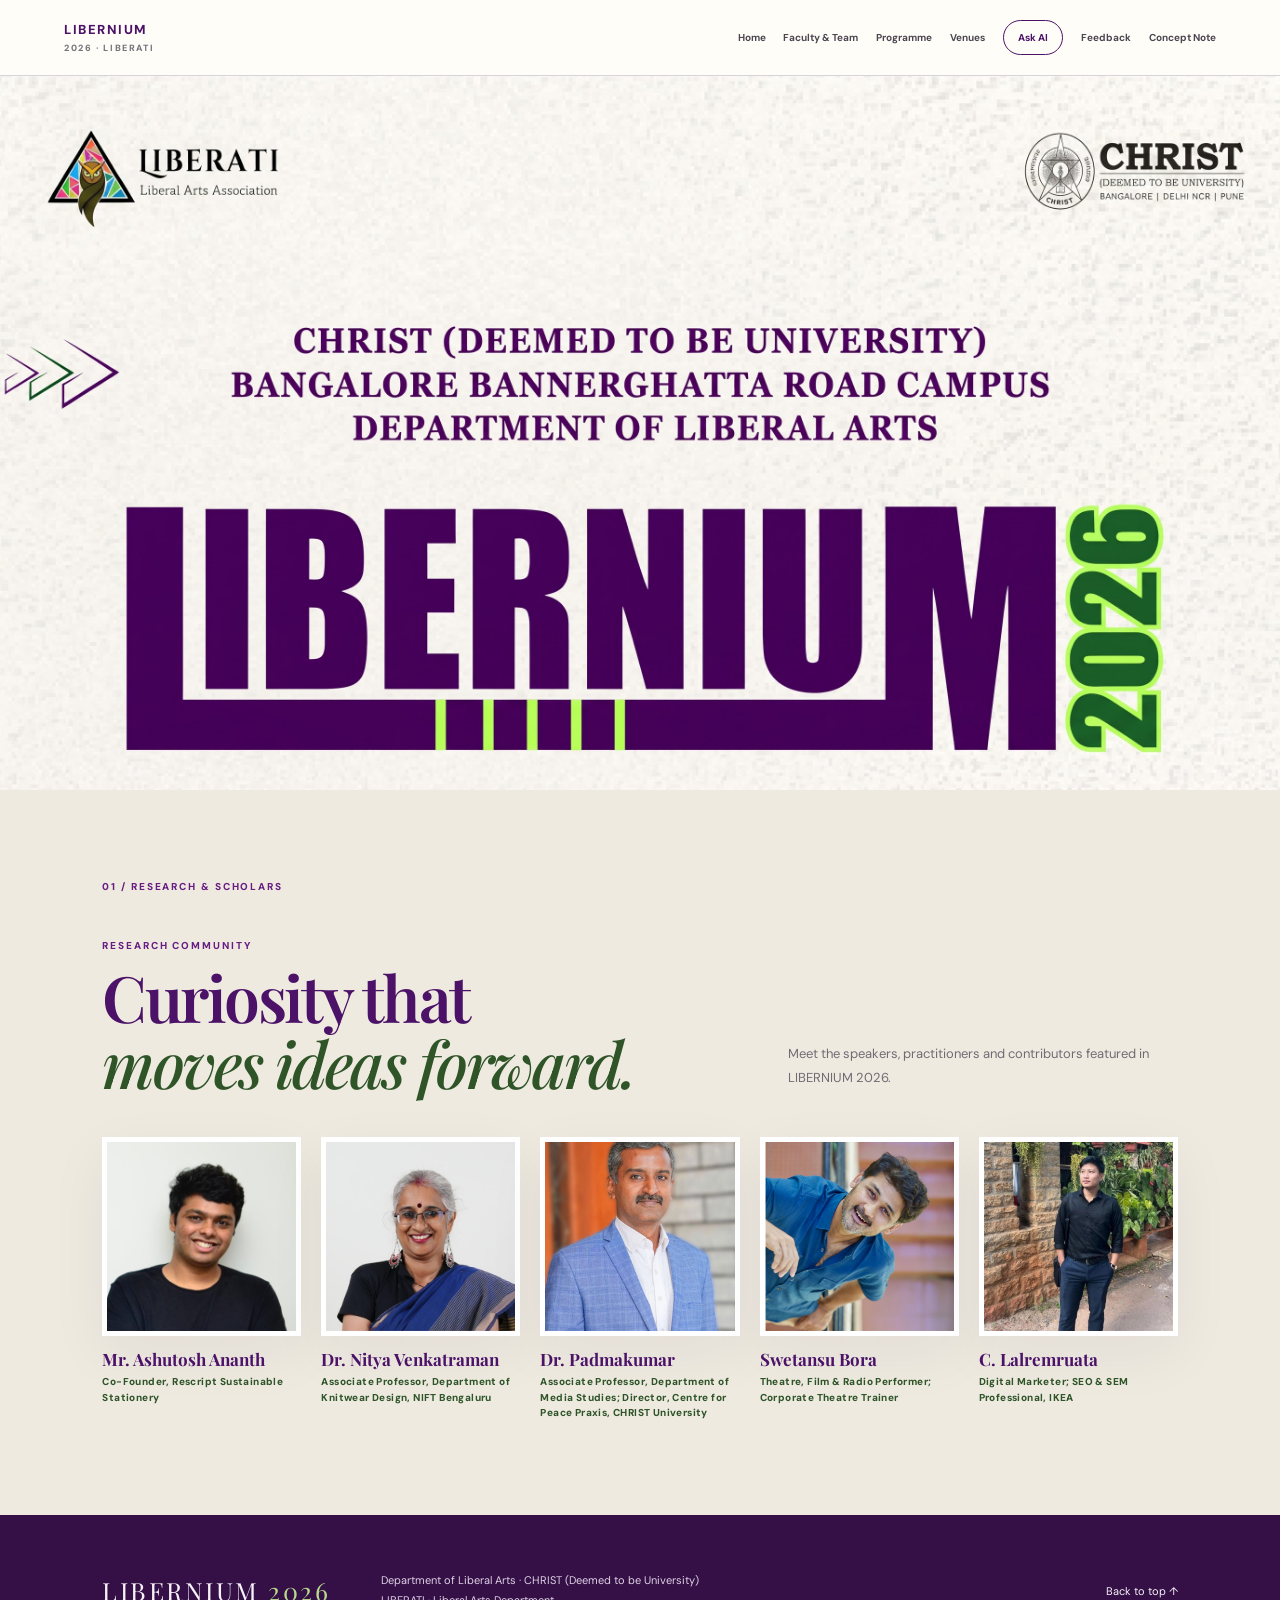
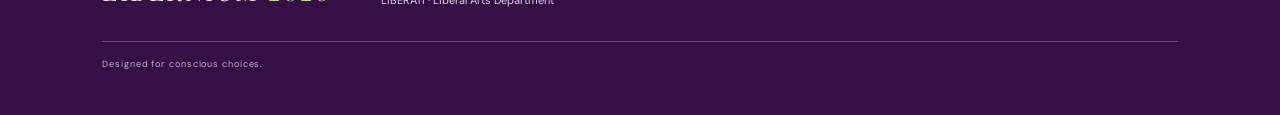
==== index.html @ 544f0d2e "Add GitHub Pages build for free static hosting - build_static.py writes a plain-files copy of the si" ====
<!doctype html>
<html lang="en">
<head>
  <meta charset="utf-8"><meta name="viewport" content="width=device-width,initial-scale=1">
  <meta name="theme-color" content="#4b1268">
  <meta name="description" content="LIBERNIUM 2026 at CHRIST University, Bangalore Bannerghatta Road Campus, Department of Liberal Arts.">
  <title>LIBERNIUM 2026 | Department of Liberal Arts</title>
  <link rel="preconnect" href="https://fonts.googleapis.com"><link rel="preconnect" href="https://fonts.gstatic.com" crossorigin>
  <link href="https://fonts.googleapis.com/css2?family=DM+Sans:wght@400;500;600;700;800&family=Playfair+Display:wght@500;600;700;800&display=swap" rel="stylesheet">
  <link rel="stylesheet" href="static/style.css">
  <script src="static/app.js" defer></script>
</head>
<body>
<header class="topbar">
  <a class="brand" href="#home" aria-label="Libernium home"><span>LIBERNIUM <small>2026 · LIBERATI</small></span></a>
  <button class="menu-toggle" id="menuToggle" aria-label="Toggle navigation" aria-expanded="false">☰</button>
  <nav id="nav" aria-label="Main navigation">
    <a href="#home">Home</a><a href="#people">Faculty & Team</a><a href="#programme">Programme</a><a href="#venues">Venues</a><a href="#assistant" class="nav-cta">Ask AI</a><a href="#feedback">Feedback</a><a href="#concept">Concept Note</a>
  </nav>
</header>
<main>
<section class="page home-page" id="home">
  <div class="home-identity-wrap">
    <img class="home-identity-art" src="static/images/libernium-home-header-2026.jpg" alt="Liberati and CHRIST logos, CHRIST Deemed to be University, Bangalore Bannerghatta Road Campus, Department of Liberal Arts, and LIBERNIUM 2026 logo">
  </div>
  <div class="section-pad intro-page home-research" id="research">
    <div class="section-label">01 / RESEARCH & SCHOLARS</div>
    <div class="section-heading"><div><p class="eyebrow">RESEARCH COMMUNITY</p><h2>Curiosity that<br><em>moves ideas forward.</em></h2></div><p>Meet the speakers, practitioners and contributors featured in LIBERNIUM 2026.</p></div>
    <div id="researchGrid" class="people-grid compact-grid"></div>
  </div>
</section>

<section class="page section-pad people-page" id="people">
  <div class="section-label">02 / FACULTY & STUDENT COORDINATORS</div>
  <div class="section-heading"><div><p class="eyebrow">THE PEOPLE BEHIND THE EVENT</p><h2>Many hands.<br><em>One shared purpose.</em></h2></div><p>Faculty, event leadership, PhD scholars and student coordinators supporting LIBERNIUM 2026.</p></div>
  <div class="people-tabs" role="group" aria-label="Filter people"><button class="active" data-group="All">Everyone</button><button data-group="Faculty">Faculty</button><button data-group="PhD Scholars">PhD Scholars</button><button data-group="Student Coordinators">Student Coordinators</button><button data-group="Event Guests">Event Guests</button></div>
  <div id="peopleGrid" class="people-grid"></div>
  <div class="coordinator-strip"><div><span class="online-dot"></span><b>Overall Event Coordinator</b><p>Dr. Embassy Lawbei</p></div><div><span class="online-dot"></span><b>Overall Student Coordinators · Liberal Arts</b><p>Jiyaa P. Shah · +91 84310 13872<br>Sifat Puri · +91 92166 66136</p></div></div>
</section>

<section class="page section-pad programme-page" id="programme">
  <div class="section-label">03 / EVENT PROGRAMME</div>
  <div class="section-heading"><div><p class="eyebrow">24 NOVEMBER 2026</p><h2>A day in <em>motion.</em></h2></div><p>Explore the inauguration, panel discussion, artisan demonstrations and three concurrent workshops.</p></div>
  <div class="day-banner"><div><strong>LIBERNIUM 2026</strong><span>One-day experiential programme</span></div><div><strong>9 AM — 4 PM</strong><span>CHRIST · BGR Campus</span></div></div>
  <div id="scheduleList" class="schedule-list"></div>
  <div class="workshop-heading"><p class="eyebrow">HANDS-ON EXPERIENCES</p><h3>Choose a workshop. <em>Make an impact.</em></h3></div>
  <div id="workshopGrid" class="workshop-grid"></div>
  <div class="panel-card"><div class="panel-art">THE COST<br>OF BEING<br><em>COOL.</em></div><div><p class="eyebrow">FEATURED PANEL · 10:30 AM – 12:00 PM</p><h3>The Cost of Being Cool</h3><p>An engaging discussion exploring consumer culture, fast fashion, social media trends, and the hidden environmental and social costs of staying fashionable and socially relevant.</p><ul id="panelSpeakers"></ul><p class="muted">Venue: Mini Auditorium · Second Floor</p></div></div>
  <div class="stall-note"><span class="leaf-mark">✳</span><div><b>Artisan Stalls & Demonstrations · 12:00–2:30 PM</b><p>Explore weaving, leatherwork and upcycling through live demonstrations by local artisans.</p></div></div>
</section>

<section class="page section-pad venue-page" id="venues">
  <div class="section-label">04 / CAMPUS NAVIGATION</div>
  <div class="section-heading"><div><p class="eyebrow">FIND YOUR WAY</p><h2>Know where<br><em>to go.</em></h2></div><p>Venue directions based on the details shared by the event team. Follow campus signage and on-site volunteer guidance.</p></div>
  <div id="venueGrid" class="venue-grid"></div>
</section>



<section class="page section-pad assistant-page" id="assistant">
  <div class="section-label">05 / EVENT ASSISTANT</div>
  <div class="assistant-card"><div><p class="eyebrow">LIBERNIUM EVENT GUIDE</p><h2>Questions?<br><em>Start here.</em></h2><p>Ask about the programme, workshops, speakers, people or campus venues. The assistant uses the event information provided by the organisers.</p><div class="assistant-points"><span>Programme-aware</span><span>Venue guidance</span><span>People directory</span></div></div>
    <div class="chat"><div class="chat-head"><span class="online-dot"></span> Libernium Assistant <small>EVENT GUIDE</small></div><div class="chat-messages" id="chatMessages"><div class="bubble bot">Hello! Welcome to LIBERNIUM 2026. Ask me about the schedule, workshops, speakers or campus directions.</div></div><div class="suggestions"><button>What happens at 1 PM?</button><button>Where are the artisan stalls?</button><button>Who are the panel speakers?</button></div><form id="chatForm"><input id="chatInput" placeholder="Ask about LIBERNIUM…" autocomplete="off" aria-label="Ask the event assistant"><button type="submit" aria-label="Send message">↑</button></form><div class="chat-foot">Answers are grounded in the event data available on this website.</div></div>
  </div>
</section>

<section class="page section-pad feedback-page" id="feedback">
  <div class="section-label">06 / FEEDBACK</div>
  <div class="section-heading"><div><p class="eyebrow">SHARE YOUR EXPERIENCE</p><h2>Tell us how<br><em>it went.</em></h2></div><p>Attended a session? Choose it below and share your feedback. Each form opens in a new tab.</p></div>
  <div class="venue-grid feedback-grid">
    <article class="venue-card feedback-card"><span class="eyebrow">FEEDBACK 01</span><h3>Inaugural Ceremony</h3><p>9:15 – 10:00 AM · Mini Auditorium</p><a class="feedback-btn" href="https://docs.google.com/forms/d/1gCiBx5ovWFh6JLG0MUeWH6AcllvnHgoG-uvhlvra6ww/viewform" target="_blank" rel="noopener">Give feedback ↗</a></article>
    <article class="venue-card feedback-card"><span class="eyebrow">FEEDBACK 02</span><h3>Panel Discussion: The Cost of Being Cool</h3><p>10:30 AM – 12:00 PM · Mini Auditorium</p><a class="feedback-btn" href="https://docs.google.com/forms/d/1F-RM02G5d1wF6dmS6cpqtgyXUqyin1nky4180VOsu6Y/viewform" target="_blank" rel="noopener">Give feedback ↗</a></article>
    <article class="venue-card feedback-card"><span class="eyebrow">FEEDBACK 03</span><h3>Workshop on Digital Consumption: Understanding Algorithms</h3><p>1:00 – 3:00 PM · Idea Nexus</p><a class="feedback-btn" href="https://docs.google.com/forms/d/1calGTTAwXIt1STimTIApOYT3ag-tm5pJvgnxlC48V70/viewform" target="_blank" rel="noopener">Give feedback ↗</a></article>
    <article class="venue-card feedback-card"><span class="eyebrow">FEEDBACK 04</span><h3>Workshop on Responsible Consumption Through Storytelling</h3><p>1:00 – 3:00 PM · Mini Auditorium</p><a class="feedback-btn" href="https://docs.google.com/forms/d/1oqNTpxSrmo48XEni0wY_ak1ryVSSkxduiP1cQ-9vnQk/viewform" target="_blank" rel="noopener">Give feedback ↗</a></article>
    <article class="venue-card feedback-card"><span class="eyebrow">FEEDBACK 05</span><h3>Valedictory Ceremony</h3><p>3:00 – 3:30 PM · Mini Auditorium</p><a class="feedback-btn" href="https://docs.google.com/forms/d/1992uEpVfapBSAhQ4So-KJzjKgUiaVR_Ubq2RL-b3KzE/viewform" target="_blank" rel="noopener">Give feedback ↗</a></article>
  </div>
</section>

<section class="page section-pad concept-page" id="concept">
  <div class="concept-top"><span>LIBERATI · DEPARTMENT OF LIBERAL ARTS</span><span>CHRIST UNIVERSITY · BGR CAMPUS</span></div>
  <div class="concept-title">CONCEPT<br><em>NOTE</em></div>
  <div id="conceptCopy" class="concept-copy"></div>
  <div class="concept-bottom"><div><b>LIBERNIUM 2026</b><span>Responsible Consumption & Production</span></div><p>Building a Sustainable Future<br>Through Conscious Choices</p><span>CHRIST (DEEMED TO BE UNIVERSITY)<br>BANGALORE BANNERGHATTA ROAD CAMPUS</span></div>
</section>
</main>
<footer><div class="footer-brand">LIBERNIUM <span>2026</span></div><p>Department of Liberal Arts · CHRIST (Deemed to be University)<br>LIBERATI · Liberal Arts Department</p><a href="#home">Back to top ↑</a><small>Designed for conscious choices.</small></footer>
</body>
</html>
---- static/style.css ----
:root{--purple:#4b1268;--purple2:#681d83;--green:#69a82e;--green-dark:#2e5428;--cream:#f7f4ec;--paper:#eeeae0;--ink:#21152a;--muted:#716b74;--line:#d9d1dc;--gold:#d8a84a;--white:#fffdf8;--shadow:0 18px 55px #2b12300f}*{box-sizing:border-box}html{scroll-behavior:smooth;scroll-padding-top:86px}body{margin:0;background:var(--cream);color:var(--ink);font-family:"DM Sans",sans-serif}a{color:inherit;text-decoration:none}button,input{font:inherit}.topbar{height:76px;padding:0 5vw;display:flex;align-items:center;justify-content:space-between;background:#fffdf8ed;backdrop-filter:blur(16px);position:sticky;top:0;z-index:30;border-bottom:1px solid var(--line)}.brand{display:flex;align-items:center;gap:11px;font-size:13px;font-weight:800;letter-spacing:.12em;color:var(--purple)}.brand small{display:block;font-size:9px;letter-spacing:.18em;color:#77717b;margin-top:4px}.brand-mark{height:36px;width:36px;display:grid;place-items:center;border-radius:50%;background:var(--purple);color:#fff;font-family:"Playfair Display";font-size:22px}.topbar nav{display:flex;align-items:center;gap:clamp(10px,1.4vw,22px);font-size:10px;font-weight:700;color:#4d4652}.topbar nav a{padding:10px 0;white-space:nowrap}.topbar nav a:hover{color:var(--green-dark)}.nav-cta{border:1px solid var(--purple);border-radius:30px;padding:10px 14px!important;color:var(--purple)}.menu-toggle{display:none;border:0;background:none;color:var(--purple);font-size:25px}.page{display:none;min-height:calc(100vh - 76px);animation:fade .35s ease}.page:target,.page:first-child{display:block}body:has(.page:target) .page:first-child:not(:target){display:none}@keyframes fade{from{opacity:.5;transform:translateY(7px)}to{opacity:1;transform:none}}.hero{position:relative;display:grid!important;grid-template-columns:1.02fr .98fr;align-items:center;gap:5vw;min-height:calc(100vh - 76px);padding:6vh 7vw 86px;background:radial-gradient(circle at 14% 10%,#e6d6e9 0,transparent 32%),linear-gradient(130deg,#f7f3ec,#f0e9f2 62%,#e8f0df);overflow:hidden}.hero:before{content:"";position:absolute;inset:0;background-image:radial-gradient(#4b126810 .7px,transparent .7px);background-size:8px 8px;opacity:.4;pointer-events:none}.hero-copy{position:relative;z-index:1;max-width:650px}.eyebrow,.section-label{font-size:10px;letter-spacing:.19em;font-weight:800;color:var(--purple2)}.hero-kicker{font-family:"Playfair Display";font-style:italic;font-size:22px;color:var(--green-dark);margin:42px 0 12px}.hero h1{font-family:"Playfair Display";font-size:clamp(48px,6.3vw,92px);font-weight:700;line-height:.94;letter-spacing:-.045em;color:var(--purple);margin:0}.hero h1 em,.section-heading h2 em,.workshop-heading h3 em,.concept-title em{font-weight:500;color:var(--green-dark)}.hero-desc{font-family:"Playfair Display";font-size:clamp(17px,2vw,24px);color:#5e5263;margin:28px 0}.hero-meta{display:flex;align-items:center;gap:16px;font-size:10px;font-weight:800;letter-spacing:.13em;color:var(--purple)}.hero-meta i{height:1px;width:28px;background:var(--green)}.primary-link{display:inline-flex;align-items:center;gap:32px;border-bottom:1px solid var(--green-dark);padding:13px 0;margin-top:30px;font-size:12px;font-weight:800;color:var(--purple)}.primary-link b{font-size:19px;color:var(--green-dark)}.hero-credit{margin-top:45px;font-size:9px;letter-spacing:.18em;color:#766b7b;font-weight:700}.hero-poster{position:relative;z-index:1;justify-self:center;width:min(100%,510px);padding:13px;background:#fff;border:1px solid #fff;box-shadow:0 24px 65px #32134424;transform:rotate(1deg)}.hero-poster img{display:block;width:100%;height:min(72vh,700px);object-fit:contain;background:#f7f5f0}.hero-bottom{position:absolute;bottom:22px;left:7vw;right:7vw;display:flex;justify-content:space-between;font-size:9px;letter-spacing:.17em;color:#706779}.section-pad{padding:90px 8vw}.section-label{margin-bottom:36px}.section-heading{display:flex;align-items:end;justify-content:space-between;gap:50px;margin-bottom:42px}.section-heading h2,.assistant h2{font-family:"Playfair Display";font-size:clamp(40px,5vw,68px);line-height:1.02;letter-spacing:-.04em;font-weight:600;color:var(--purple);margin:12px 0 0}.section-heading>p{max-width:390px;font-size:13px;line-height:1.8;color:var(--muted);margin:0 0 6px}.intro-page{background:var(--paper)}.people-page{background:#f7f4ec}.people-tabs{display:flex;gap:8px;flex-wrap:wrap;margin:0 0 28px}.people-tabs button{border:1px solid #cfc4d2;background:transparent;border-radius:30px;padding:10px 16px;font-size:10px;font-weight:700;color:#5e5263;cursor:pointer;transition:.2s}.people-tabs button.active,.people-tabs button:hover{background:var(--purple);border-color:var(--purple);color:white}.people-grid{display:grid;grid-template-columns:repeat(4,minmax(0,1fr));gap:28px 20px}.compact-grid{grid-template-columns:repeat(3,minmax(0,1fr));max-width:900px}.person-card{min-width:0}.person-photo{width:100%;aspect-ratio:1;object-fit:cover;display:block;background:#e5dce8;border:5px solid white;box-shadow:var(--shadow)}.person-card h3{font-family:"Playfair Display";font-size:17px;line-height:1.2;color:var(--purple);margin:13px 0 5px}.person-card p{font-size:10px;line-height:1.55;color:var(--muted);margin:0}.person-card .person-role{font-size:10px;color:var(--green-dark);font-weight:800;letter-spacing:.04em;margin-bottom:4px}.person-card .phone{display:inline-block;margin-top:7px;color:var(--purple);font-size:10px;font-weight:700}.person-placeholder{width:100%;aspect-ratio:1;display:grid;place-items:center;background:linear-gradient(145deg,#eee5f0,#e4ebdc);border:5px solid #fff;color:var(--purple);font-family:"Playfair Display";font-size:55px}.editor-note{font-size:11px;color:#7b727e;margin-top:30px;max-width:700px;line-height:1.7}.coordinator-strip{display:grid;grid-template-columns:1fr 1fr;gap:20px;margin-top:45px;padding:24px;background:#eee8f0;border:1px solid #ded2e3}.coordinator-strip b{font-size:11px;color:var(--purple)}.coordinator-strip p{font-size:12px;line-height:1.8;color:#655a6a;margin:8px 0 0}.online-dot{display:inline-block;width:7px;height:7px;border-radius:50%;background:var(--green);margin-right:8px}.programme-page{background:#f0eaf3}.day-banner{display:flex;justify-content:space-between;align-items:center;padding:22px 25px;background:var(--purple);color:#fff;margin-bottom:20px}.day-banner div{display:flex;flex-direction:column;gap:5px}.day-banner strong{font-size:12px;letter-spacing:.1em}.day-banner span{font-size:10px;color:#e1d3e8}.schedule-list{border-top:1px solid #d1c4d7}.schedule-item{display:grid;grid-template-columns:150px 1fr 220px;gap:22px;padding:24px 0;border-bottom:1px solid #d1c4d7;align-items:start}.schedule-time{font-size:11px;font-weight:800;letter-spacing:.04em;color:var(--green-dark);padding-top:4px}.schedule-item h3{font-family:"Playfair Display";font-size:22px;line-height:1.15;font-weight:600;color:var(--purple);margin:0 0 8px}.schedule-item p{font-size:12px;line-height:1.7;color:#6d6470;margin:0;max-width:680px}.schedule-item .schedule-people{display:block;margin-top:7px;color:#54445e;font-weight:700}.schedule-venue{text-align:right;font-size:10px;line-height:1.6;color:var(--green-dark);font-weight:700}.workshop-heading{margin:65px 0 24px}.workshop-heading h3{font-family:"Playfair Display";font-size:32px;color:var(--purple);font-weight:600;margin:10px 0}.workshop-grid{display:grid;grid-template-columns:repeat(3,1fr);gap:16px}.workshop-card{min-height:255px;background:#fffdf8;padding:25px;display:flex;flex-direction:column;justify-content:space-between;border-top:4px solid var(--green);box-shadow:var(--shadow)}.workshop-card:nth-child(2){border-color:var(--gold)}.workshop-card:nth-child(3){border-color:var(--purple2)}.workshop-card .num{font-size:9px;letter-spacing:.15em;color:var(--green-dark);font-weight:800}.workshop-card h4{font-family:"Playfair Display";font-size:23px;line-height:1.1;color:var(--purple);margin:20px 0 8px}.workshop-card p{font-size:11px;line-height:1.65;color:var(--muted)}.workshop-card small{font-size:10px;line-height:1.7;color:var(--green-dark);font-weight:700}.panel-card{display:grid;grid-template-columns:.7fr 1.3fr;gap:40px;align-items:center;background:var(--purple);color:#fff;padding:35px;margin-top:55px}.panel-art{font-family:"Playfair Display";font-size:clamp(35px,4vw,55px);line-height:.94;color:#f5e8c9;border:1px solid #a98cb8;aspect-ratio:1;display:grid;place-content:center;text-align:center;background:radial-gradient(circle,#6a3282,#40105c)}.panel-art em{color:#b7d98b}.panel-card h3{font-family:"Playfair Display";font-size:31px;margin:10px 0;color:#fff}.panel-card p{font-size:12px;line-height:1.75;color:#e5dbe9}.panel-card ul{padding-left:17px;font-size:11px;line-height:1.9;color:#fff}.panel-card .eyebrow{color:#c9e6a7}.panel-card .muted{color:#d3c2dc}.stall-note{display:flex;gap:18px;align-items:center;padding:23px;background:#e4edd9;margin-top:25px}.leaf-mark{font-size:30px;color:var(--green-dark)}.stall-note b{font-size:12px;color:var(--green-dark)}.stall-note p{font-size:11px;color:#687366;margin:5px 0 0;line-height:1.6}.venue-page{background:#eaf0e3}.venue-grid{display:grid;grid-template-columns:repeat(2,1fr);gap:15px}.venue-card{padding:24px;background:#fffdf8;border-left:4px solid var(--green);box-shadow:var(--shadow)}.venue-card h3{font-family:"Playfair Display";font-size:23px;color:var(--purple);margin:0 0 8px}.venue-card p{font-size:12px;line-height:1.7;color:#6c7268;margin:0}.venue-callout{display:flex;gap:20px;align-items:center;padding:25px;background:var(--purple);color:#fff;margin-top:25px}.venue-callout>span{font-size:34px;color:#c8e69d}.venue-callout b{font-family:"Playfair Display";font-size:22px}.venue-callout p{font-size:12px;line-height:1.7;color:#e8dfee;margin:5px 0 0}.scanner-page{background:#f2eaf4}.scanner-layout{display:grid;grid-template-columns:1.1fr .9fr;gap:22px;align-items:stretch}.scanner-card,.scan-result{background:#fffdf8;border:1px solid #e2d8e5;box-shadow:var(--shadow);padding:22px}.scanner-top{font-size:10px;letter-spacing:.13em;font-weight:800;color:var(--purple);display:flex;align-items:center;gap:9px}.scan-dot{width:8px;height:8px;border-radius:50%;background:var(--green)}.scanner-status{margin-left:auto;color:#817786;letter-spacing:0;font-weight:500}.scanner-status.active{color:var(--green-dark)}#qr-reader{width:100%;max-width:520px;min-height:260px;margin:20px auto 12px;border:1px dashed #cbbbd2;background:#f7f4f8;overflow:hidden}#qr-reader video{object-fit:cover}#qr-reader__dashboard_section_csr button,#qr-reader button{border:0;background:var(--purple);color:#fff;padding:9px 14px;border-radius:20px;font-size:11px;cursor:pointer}#qr-reader__dashboard_section_csr select{padding:8px;border:1px solid #d6cadb;border-radius:8px}.scanner-actions{display:flex;gap:8px;flex-wrap:wrap}.button-primary,.button-quiet{border:1px solid var(--purple);border-radius:24px;padding:11px 16px;font-size:10px;font-weight:800;cursor:pointer}.button-primary{background:var(--purple);color:white}.button-quiet{background:transparent;color:var(--purple)}button:disabled{opacity:.4;cursor:not-allowed}.upload-button{display:inline-flex;align-items:center}.microcopy{font-size:10px;color:#827987;line-height:1.6;margin:14px 0 0}.scan-result{display:flex;flex-direction:column;align-items:flex-start;justify-content:center}.scan-result h3{font-family:"Playfair Display";font-size:28px;color:var(--purple);margin:14px 0 8px}.scan-result p:not(.eyebrow){font-size:12px;line-height:1.8;color:#706779;overflow-wrap:anywhere}.scan-result .primary-link{margin:15px 0}.disabled{opacity:.35;pointer-events:none}.assistant-page{background:#e7eedf}.assistant-card{display:grid;grid-template-columns:.8fr 1.2fr;gap:8vw;align-items:center}.assistant-card>div:first-child>p:not(.eyebrow){font-size:13px;line-height:1.8;color:#667262;max-width:380px}.assistant h2{margin:18px 0}.assistant-points{display:flex;flex-wrap:wrap;gap:7px;margin-top:24px}.assistant-points span{font-size:9px;font-weight:800;color:var(--green-dark);border:1px solid #bdcdb0;border-radius:20px;padding:8px 10px}.chat{background:#fffdf8;box-shadow:0 18px 50px #243c2b12;border:1px solid #d9ded2;min-height:430px;display:flex;flex-direction:column}.chat-head{padding:18px 20px;border-bottom:1px solid #e5e6df;font-size:12px;font-weight:800;color:var(--purple)}.chat-head small{float:right;color:#a0a99c;font-size:9px;letter-spacing:.15em}.chat-messages{padding:20px;flex:1;display:flex;flex-direction:column;gap:10px;max-height:290px;overflow:auto}.bubble{font-size:12px;line-height:1.65;padding:12px 15px;border-radius:14px;max-width:90%;white-space:pre-wrap}.bubble.bot{background:#e9eee4;align-self:flex-start;color:#384a36}.bubble.user{background:var(--purple);color:#fff;align-self:flex-end}.suggestions{padding:0 20px 12px;display:flex;gap:7px;flex-wrap:wrap}.suggestions button{border:1px solid #c6d1be;background:transparent;border-radius:30px;padding:8px 11px;font-size:9px;color:#536255;cursor:pointer}.chat form{display:flex;border-top:1px solid #e5e6df;padding:12px;gap:10px}.chat input{border:0;background:transparent;outline:0;flex:1;font:12px "DM Sans";min-width:0}.chat form button{border:0;background:var(--purple);color:#fff;border-radius:50%;width:35px;height:35px;font-size:19px;cursor:pointer}.chat-foot{padding:0 15px 12px;font-size:9px;color:#96909a}.concept-page{background:#f5f2e9;background-image:radial-gradient(#4b12680d .7px,transparent .7px);background-size:7px 7px;padding-top:45px}.concept-top{display:flex;justify-content:space-between;font-size:9px;font-weight:800;letter-spacing:.14em;color:var(--purple);border-bottom:1px solid #d9d1dc;padding-bottom:18px}.concept-title{text-align:center;font-family:"DM Sans";font-size:clamp(55px,9vw,120px);font-weight:800;line-height:.85;letter-spacing:-.06em;color:var(--purple);margin:65px 0}.concept-title em{font-style:normal;color:var(--purple)}.concept-copy{max-width:1000px;margin:0 auto;font-family:"Playfair Display";font-size:clamp(16px,1.8vw,22px);line-height:1.5;color:#4b1268}.concept-copy p{margin:0 0 28px}.concept-copy h3{font-family:"DM Sans";font-size:22px;margin:35px 0 8px}.concept-copy ul{font-size:clamp(15px,1.6vw,20px);padding-left:25px;margin-top:0}.concept-copy li{margin:7px 0}.concept-bottom{border-top:1px solid #d9d1dc;margin-top:65px;padding-top:22px;display:flex;justify-content:space-between;gap:20px;align-items:end;color:var(--purple)}.concept-bottom div{display:flex;flex-direction:column;gap:5px}.concept-bottom b{font-size:15px;letter-spacing:.1em}.concept-bottom span,.concept-bottom p{font-size:9px;line-height:1.6;letter-spacing:.08em}.concept-bottom p{font-family:"Playfair Display";font-size:14px;text-align:center;letter-spacing:0}footer{background:#351047;color:#f7f2f8;padding:45px 8vw;display:grid;grid-template-columns:1fr 2fr 1fr;gap:20px;align-items:center}footer .footer-brand{font-family:"Playfair Display";font-size:25px;letter-spacing:.1em}footer .footer-brand span{color:#b7d98b}footer p{font-size:11px;line-height:1.8;color:#dfd2e5}footer>a{text-align:right;font-size:11px}footer small{grid-column:1/-1;border-top:1px solid #674d72;padding-top:16px;color:#c2b2c9;font-size:9px;letter-spacing:.1em}
@media(max-width:1050px){.topbar nav{gap:9px;font-size:9px}.people-grid{grid-template-columns:repeat(3,1fr)}.hero{grid-template-columns:1fr 1fr;gap:3vw;padding-left:5vw;padding-right:5vw}.hero h1{font-size:clamp(48px,6vw,76px)}}
@media(max-width:780px){.topbar{padding:0 5vw}.menu-toggle{display:block}.topbar nav{display:none;position:absolute;top:76px;left:0;right:0;background:#fffdf8;padding:16px 6vw 22px;flex-direction:column;align-items:flex-start;border-bottom:1px solid var(--line);box-shadow:var(--shadow)}.topbar nav.open{display:flex}.topbar nav a{font-size:12px;padding:7px 0}.hero{grid-template-columns:1fr;padding:55px 7vw 85px;gap:35px}.hero-poster{width:min(82%,390px);justify-self:center}.hero-poster img{height:480px}.hero h1{font-size:clamp(54px,11vw,78px)}.hero-credit{margin-top:25px}.section-pad{padding:70px 7vw}.section-heading{display:block}.section-heading>p{margin-top:20px}.schedule-item{grid-template-columns:120px 1fr;gap:14px}.schedule-venue{grid-column:2;text-align:left}.workshop-grid{grid-template-columns:1fr 1fr}.panel-card{grid-template-columns:1fr;gap:22px}.panel-art{aspect-ratio:16/7}.scanner-layout,.assistant-card{grid-template-columns:1fr;gap:22px}.concept-title{margin:50px 0}.concept-copy{font-size:18px}}
@media(max-width:520px){.hero{padding-top:45px}.hero-meta{font-size:8px;gap:8px}.hero-poster{width:92%}.hero-poster img{height:430px}.section-heading h2,.assistant h2{font-size:44px}.people-grid,.compact-grid{grid-template-columns:repeat(2,minmax(0,1fr));gap:22px 12px}.person-card h3{font-size:15px}.coordinator-strip{grid-template-columns:1fr}.day-banner{align-items:flex-start;gap:16px;flex-direction:column}.schedule-item{grid-template-columns:1fr;gap:7px}.schedule-venue{grid-column:1}.workshop-grid,.venue-grid{grid-template-columns:1fr}.workshop-card{min-height:220px}.panel-card{padding:22px}.panel-art{font-size:40px}.scanner-card,.scan-result{padding:16px}#qr-reader{min-height:220px}.concept-top{font-size:7px;gap:15px}.concept-title{font-size:58px}.concept-bottom{display:block}.concept-bottom>*{margin:10px 0;text-align:left!important}footer{grid-template-columns:1fr;gap:12px}footer>a{text-align:left}footer small{grid-column:1}}


/* LIBERNIUM 2026 poster-faithful homepage */
.poster-home{display:none!important;min-height:calc(100vh - 76px);padding:clamp(24px,5vh,56px) 5vw 64px;background:#f7f4ec;align-items:start;justify-items:center;}
.poster-home:target,.poster-home:first-child{display:grid!important;}
.home-poster-frame{width:min(100%,1120px);background:#f7f4ec;border:1px solid #e3dce5;box-shadow:0 18px 55px #2b123018;padding:clamp(12px,2vw,24px);}
.home-poster-art{display:block;width:100%;height:auto;}
.home-event-meta{display:flex;flex-wrap:wrap;justify-content:space-around;gap:12px 24px;padding:22px 10px 18px;border-top:1px solid #d7cbd9;margin-top:10px;color:#4b1268;text-align:center;font-family:'Playfair Display',serif;font-weight:700;font-size:clamp(12px,1.45vw,17px);}
.home-tagline{border-top:5px solid #4b1268;background:#4b1268;color:#c8e98b;text-align:center;padding:14px 12px;font-family:'Playfair Display',serif;font-style:italic;font-weight:700;font-size:clamp(16px,2vw,23px);}
@media(max-width:780px){.poster-home{padding:18px 12px 42px;min-height:calc(100vh - 76px)}.home-poster-frame{padding:8px}.home-event-meta{flex-direction:column;padding:16px 6px;gap:8px}.home-tagline{font-size:15px;padding:12px 8px}}


/* LIBERNIUM 2026 clean institutional homepage */
.home-page{display:none;min-height:calc(100vh - 76px);padding:clamp(26px,5vh,58px) 5vw 56px;background:radial-gradient(circle at 12% 8%,#e9dfee 0,transparent 30%),linear-gradient(135deg,#faf8f2 0%,#f2edf4 58%,#edf2e7 100%);align-items:center;justify-content:center;overflow:hidden}
.home-page:target,body:not(:has(.page:target)) .home-page{display:flex!important}
.home-identity-wrap{width:min(100%,1180px);margin:0 auto;background:#fbfaf6;border:1px solid #e4dce6;box-shadow:0 22px 65px #32134416;padding:clamp(12px,2.2vw,26px)}
.home-identity-art{display:block;width:100%;height:auto;object-fit:contain}
.home-event-details{display:grid;grid-template-columns:1fr 1fr 1.5fr;gap:14px;padding:22px 10px 8px;border-top:1px solid #ded4e1;margin-top:12px;text-align:center;color:#4b1268}
.home-event-details span{display:flex;flex-direction:column;gap:6px;justify-content:center}
.home-event-details strong{font-family:"Playfair Display",serif;font-size:clamp(13px,1.5vw,18px);font-weight:700}
.home-event-details small{font-size:9px;letter-spacing:.15em;font-weight:800;color:#77717b}
@media(max-width:780px){.home-page{padding:24px 12px 36px;min-height:calc(100vh - 76px)}.home-identity-wrap{padding:8px}.home-event-details{grid-template-columns:1fr;gap:14px;padding:16px 6px 8px}.home-event-details span{gap:4px}}


/* Final requested homepage and venue layout adjustments */
.home-page{display:none;min-height:calc(100vh - 76px);padding:0!important;margin:0;background:#fff!important;align-items:flex-start!important;justify-content:flex-start!important;overflow:visible!important}
.home-page:target,body:not(:has(.page:target)) .home-page{display:flex!important}
.home-identity-wrap{width:100%!important;max-width:none!important;margin:0!important;padding:0!important;background:#fff!important;border:0!important;box-shadow:none!important}
.home-identity-art{display:block;width:100%!important;height:auto!important;max-width:none!important;object-fit:contain;background:#fff}
.venue-grid{grid-template-columns:repeat(2,minmax(0,1fr))}
@media(max-width:780px){.home-page{min-height:calc(100vh - 76px);padding:0!important}.home-identity-wrap{padding:0!important}.home-identity-art{width:100%!important}.venue-grid{grid-template-columns:1fr}}

/* Venue page: clean white layout, no repeated full-width callout */
.venue-page{background:#fff!important;padding-top:56px!important;padding-bottom:56px!important}
.venue-card{background:#fff;border:1px solid #e7e2e9;border-left:4px solid var(--green);box-shadow:none}
.home-page{flex-direction:column}.home-research{width:100%}
/* Responsive refinements */
/* Tablets and small laptops: use the menu button instead of a squeezed 9px nav */
@media(max-width:1050px){.topbar{padding:0 5vw}.menu-toggle{display:block;padding:8px;min-width:44px;min-height:44px}.topbar nav{display:none;position:absolute;top:76px;left:0;right:0;background:#fffdf8;padding:12px 6vw 20px;flex-direction:column;align-items:flex-start;gap:2px;border-bottom:1px solid var(--line);box-shadow:var(--shadow);max-height:calc(100vh - 76px);overflow-y:auto}.topbar nav.open{display:flex}.topbar nav a{font-size:14px;padding:11px 0;width:100%}.topbar nav a.nav-cta{width:auto;margin:4px 0}}
/* Phones: readable small text, comfortable tap targets, no iOS zoom on the chat box */
@media(max-width:520px){.section-pad{padding:56px 5vw}.people-tabs button,.suggestions button{min-height:40px;font-size:12px}.chat input{font-size:16px}.concept-top{font-size:9px}.section-label,.eyebrow{font-size:10px}}
@media(max-width:360px){.section-heading h2,.assistant h2{font-size:36px}.concept-title{font-size:46px}.people-grid,.compact-grid{gap:18px 10px}}
/* Large desktops: show all researchers in one row and keep content from stretching */
@media(min-width:1200px){.compact-grid{grid-template-columns:repeat(5,minmax(0,1fr));max-width:none}}
@media(min-width:1500px){.section-pad>*{max-width:1400px;margin-left:auto;margin-right:auto}.home-identity-wrap{max-width:1400px!important;margin:0 auto!important}}
.feedback-card{display:flex;flex-direction:column;gap:8px}.feedback-card h3{margin:4px 0 0}.feedback-btn{align-self:flex-start;margin-top:10px;padding:11px 18px;border-radius:30px;background:var(--purple);color:#fff;font-size:12px;font-weight:700;min-height:40px;display:inline-flex;align-items:center}.feedback-btn:hover{background:var(--purple2)}
.home-page{background:#f6f3ee!important}.home-identity-wrap{background:#f6f3ee!important}
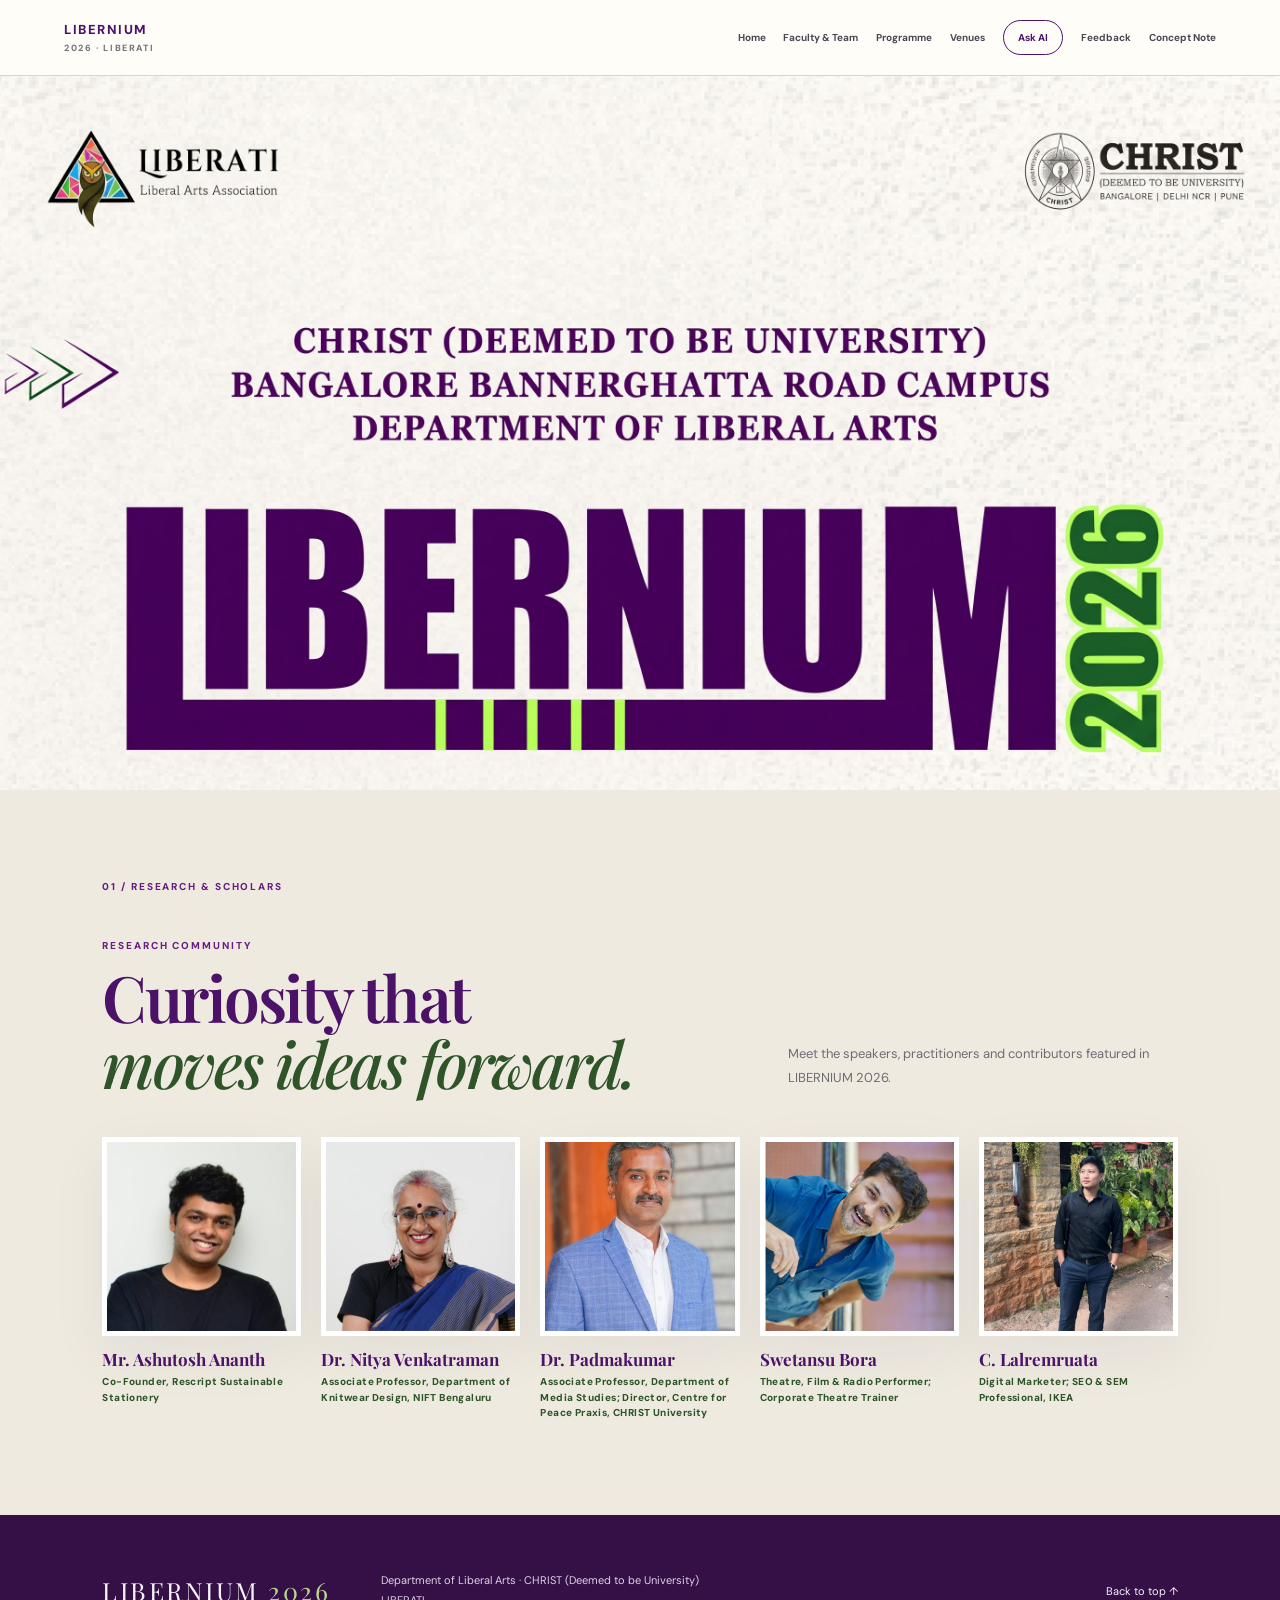
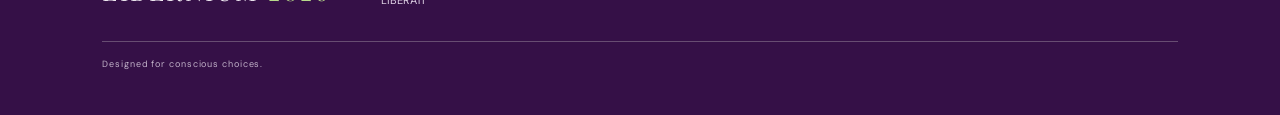
==== commit c1fada55: "Footer: show just LIBERATI on the second line Co-Authored-By: Claude Opus 5.5 <noreply@anthropic.com" ====
--- a/index.html
+++ b/index.html
@@ -83,6 +83,6 @@
   <div class="concept-bottom"><div><b>LIBERNIUM 2026</b><span>Responsible Consumption & Production</span></div><p>Building a Sustainable Future<br>Through Conscious Choices</p><span>CHRIST (DEEMED TO BE UNIVERSITY)<br>BANGALORE BANNERGHATTA ROAD CAMPUS</span></div>
 </section>
 </main>
-<footer><div class="footer-brand">LIBERNIUM <span>2026</span></div><p>Department of Liberal Arts · CHRIST (Deemed to be University)<br>LIBERATI · Liberal Arts Department</p><a href="#home">Back to top ↑</a><small>Designed for conscious choices.</small></footer>
+<footer><div class="footer-brand">LIBERNIUM <span>2026</span></div><p>Department of Liberal Arts · CHRIST (Deemed to be University)<br>LIBERATI</p><a href="#home">Back to top ↑</a><small>Designed for conscious choices.</small></footer>
 </body>
 </html>
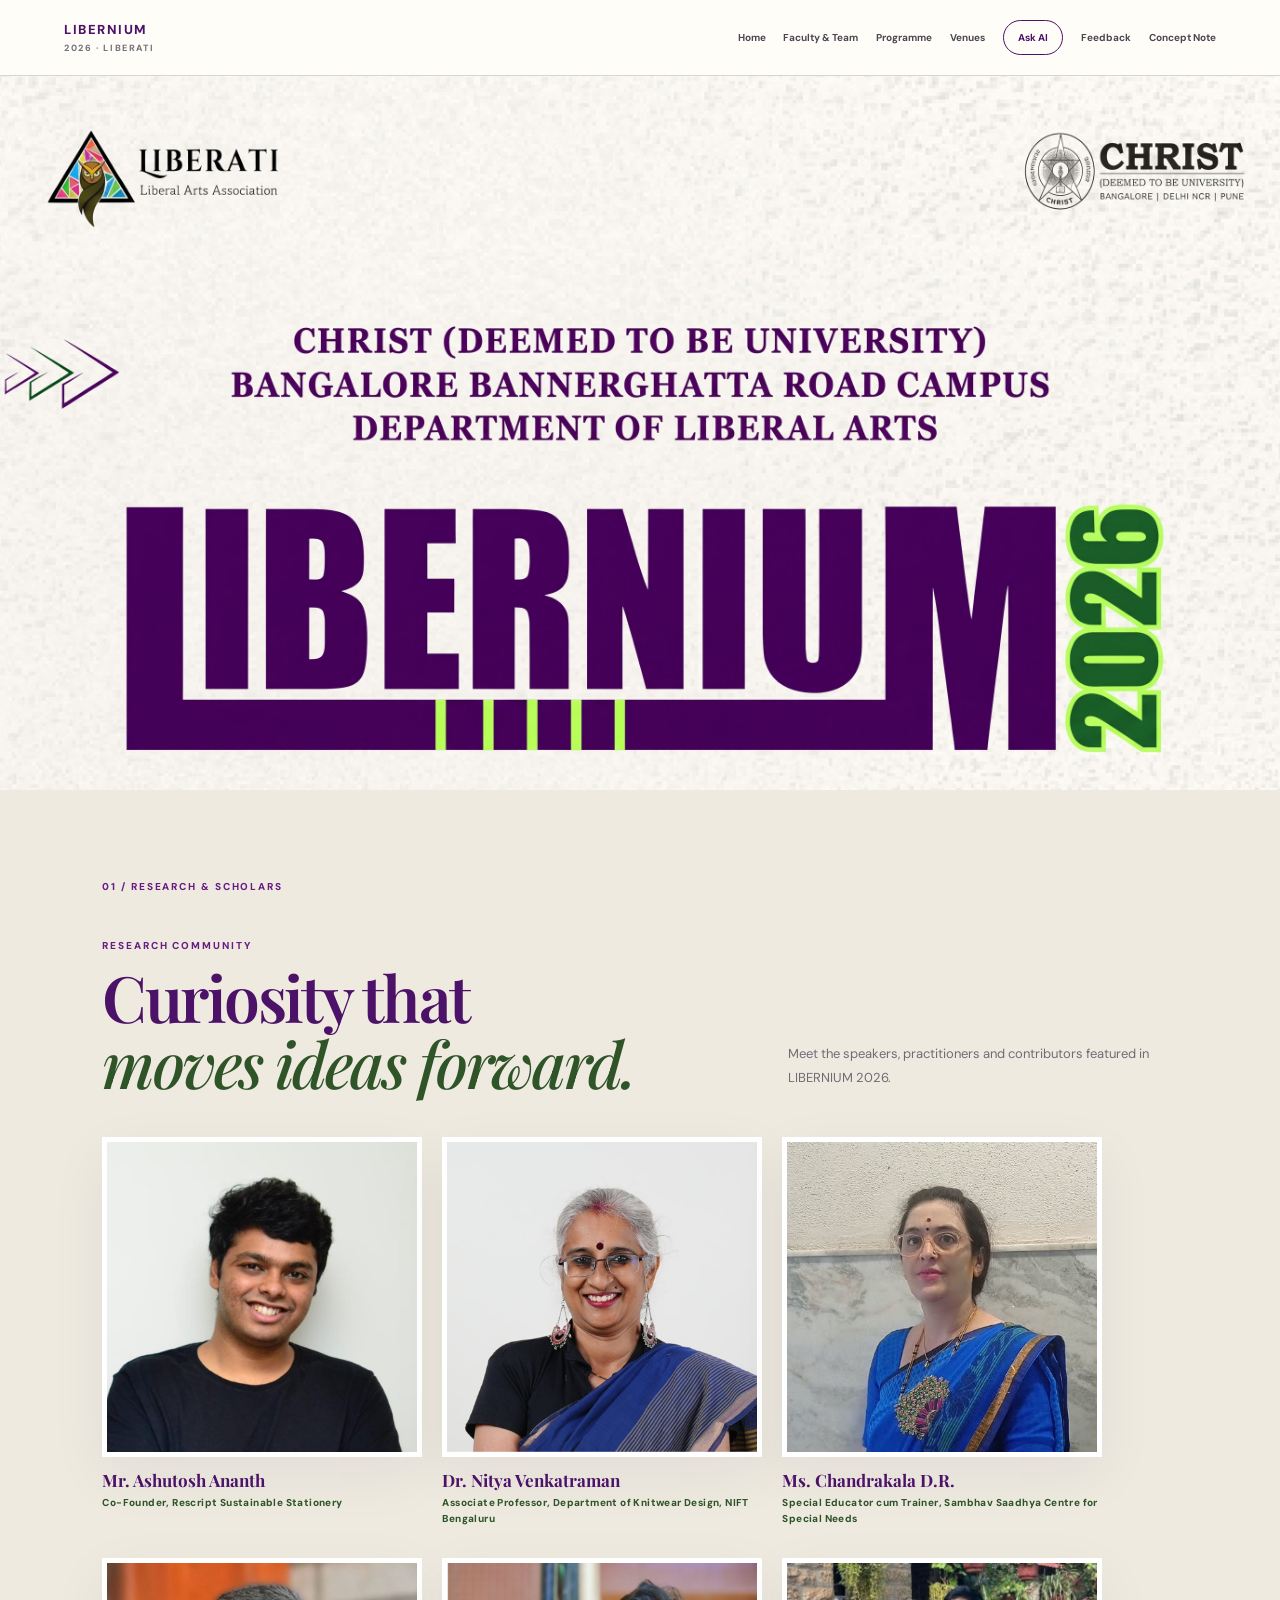
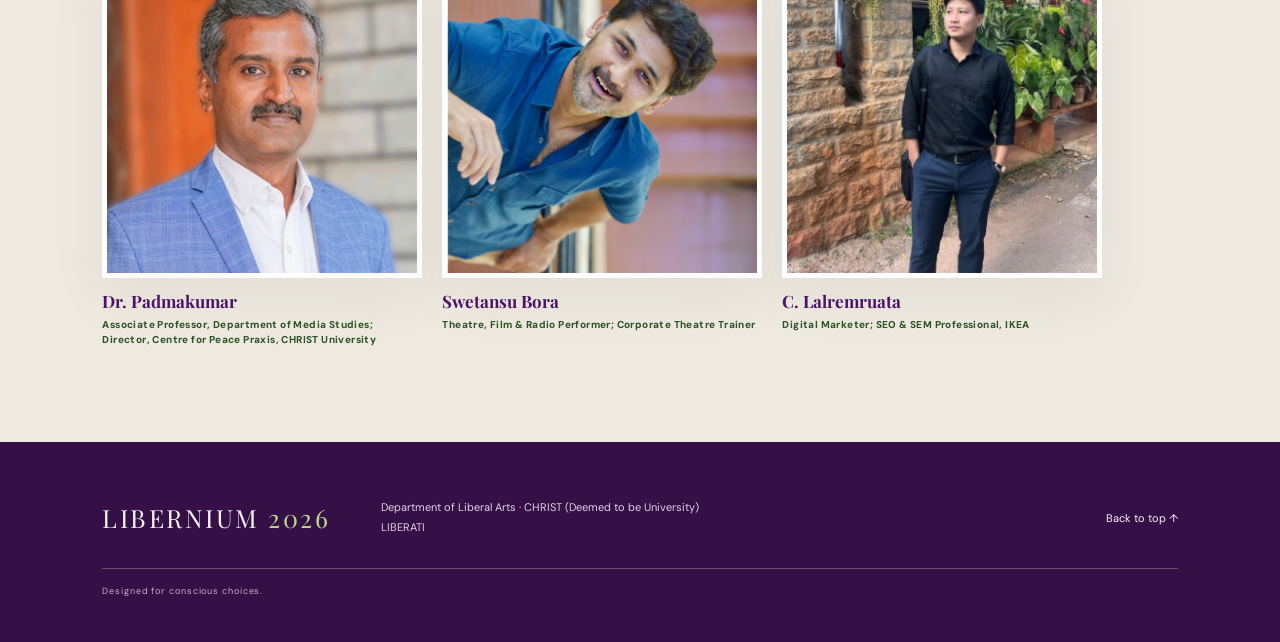
==== commit b77850f0: "Add Ms. Chandrakala D.R. to researchers; fix spelling in programme Co-Authored-By: Claude Opus 5.5 <" ====
--- a/index.html
+++ b/index.html
@@ -7,8 +7,8 @@
   <title>LIBERNIUM 2026 | Department of Liberal Arts</title>
   <link rel="preconnect" href="https://fonts.googleapis.com"><link rel="preconnect" href="https://fonts.gstatic.com" crossorigin>
   <link href="https://fonts.googleapis.com/css2?family=DM+Sans:wght@400;500;600;700;800&family=Playfair+Display:wght@500;600;700;800&display=swap" rel="stylesheet">
-  <link rel="stylesheet" href="static/style.css">
-  <script src="static/app.js" defer></script>
+  <link rel="stylesheet" href="static/style.css?v=c13918d6">
+  <script src="static/app.js?v=4653b218" defer></script>
 </head>
 <body>
 <header class="topbar">
@@ -71,8 +71,9 @@
     <article class="venue-card feedback-card"><span class="eyebrow">FEEDBACK 01</span><h3>Inaugural Ceremony</h3><p>9:15 – 10:00 AM · Mini Auditorium</p><a class="feedback-btn" href="https://docs.google.com/forms/d/1gCiBx5ovWFh6JLG0MUeWH6AcllvnHgoG-uvhlvra6ww/viewform" target="_blank" rel="noopener">Give feedback ↗</a></article>
     <article class="venue-card feedback-card"><span class="eyebrow">FEEDBACK 02</span><h3>Panel Discussion: The Cost of Being Cool</h3><p>10:30 AM – 12:00 PM · Mini Auditorium</p><a class="feedback-btn" href="https://docs.google.com/forms/d/1F-RM02G5d1wF6dmS6cpqtgyXUqyin1nky4180VOsu6Y/viewform" target="_blank" rel="noopener">Give feedback ↗</a></article>
     <article class="venue-card feedback-card"><span class="eyebrow">FEEDBACK 03</span><h3>Workshop on Digital Consumption: Understanding Algorithms</h3><p>1:00 – 3:00 PM · Idea Nexus</p><a class="feedback-btn" href="https://docs.google.com/forms/d/1calGTTAwXIt1STimTIApOYT3ag-tm5pJvgnxlC48V70/viewform" target="_blank" rel="noopener">Give feedback ↗</a></article>
-    <article class="venue-card feedback-card"><span class="eyebrow">FEEDBACK 04</span><h3>Workshop on Responsible Consumption Through Storytelling</h3><p>1:00 – 3:00 PM · Mini Auditorium</p><a class="feedback-btn" href="https://docs.google.com/forms/d/1oqNTpxSrmo48XEni0wY_ak1ryVSSkxduiP1cQ-9vnQk/viewform" target="_blank" rel="noopener">Give feedback ↗</a></article>
-    <article class="venue-card feedback-card"><span class="eyebrow">FEEDBACK 05</span><h3>Valedictory Ceremony</h3><p>3:00 – 3:30 PM · Mini Auditorium</p><a class="feedback-btn" href="https://docs.google.com/forms/d/1992uEpVfapBSAhQ4So-KJzjKgUiaVR_Ubq2RL-b3KzE/viewform" target="_blank" rel="noopener">Give feedback ↗</a></article>
+    <article class="venue-card feedback-card"><span class="eyebrow">FEEDBACK 04</span><h3>Workshop on Closet Remix</h3><p>1:00 – 3:00 PM · Seminar Hall</p><a class="feedback-btn" href="https://docs.google.com/forms/d/1w_2JwoWfWb4mGoTMD2QSHRwqAXq9yEgwSUsoxxq81H8/viewform" target="_blank" rel="noopener">Give feedback ↗</a></article>
+    <article class="venue-card feedback-card"><span class="eyebrow">FEEDBACK 05</span><h3>Workshop on Responsible Consumption Through Storytelling</h3><p>1:00 – 3:00 PM · Mini Auditorium</p><a class="feedback-btn" href="https://docs.google.com/forms/d/1oqNTpxSrmo48XEni0wY_ak1ryVSSkxduiP1cQ-9vnQk/viewform" target="_blank" rel="noopener">Give feedback ↗</a></article>
+    <article class="venue-card feedback-card"><span class="eyebrow">FEEDBACK 06</span><h3>Valedictory Ceremony</h3><p>3:00 – 3:30 PM · Mini Auditorium</p><a class="feedback-btn" href="https://docs.google.com/forms/d/1992uEpVfapBSAhQ4So-KJzjKgUiaVR_Ubq2RL-b3KzE/viewform" target="_blank" rel="noopener">Give feedback ↗</a></article>
   </div>
 </section>
 
--- a/static/style.css
+++ b/static/style.css
@@ -45,7 +45,7 @@
 @media(max-width:520px){.section-pad{padding:56px 5vw}.people-tabs button,.suggestions button{min-height:40px;font-size:12px}.chat input{font-size:16px}.concept-top{font-size:9px}.section-label,.eyebrow{font-size:10px}}
 @media(max-width:360px){.section-heading h2,.assistant h2{font-size:36px}.concept-title{font-size:46px}.people-grid,.compact-grid{gap:18px 10px}}
 /* Large desktops: show all researchers in one row and keep content from stretching */
-@media(min-width:1200px){.compact-grid{grid-template-columns:repeat(5,minmax(0,1fr));max-width:none}}
+@media(min-width:1200px){.compact-grid{grid-template-columns:repeat(3,minmax(0,1fr));max-width:1000px}}@media(min-width:1500px){.compact-grid{grid-template-columns:repeat(6,minmax(0,1fr));max-width:none}}
 @media(min-width:1500px){.section-pad>*{max-width:1400px;margin-left:auto;margin-right:auto}.home-identity-wrap{max-width:1400px!important;margin:0 auto!important}}
 .feedback-card{display:flex;flex-direction:column;gap:8px}.feedback-card h3{margin:4px 0 0}.feedback-btn{align-self:flex-start;margin-top:10px;padding:11px 18px;border-radius:30px;background:var(--purple);color:#fff;font-size:12px;font-weight:700;min-height:40px;display:inline-flex;align-items:center}.feedback-btn:hover{background:var(--purple2)}
 .home-page{background:#f6f3ee!important}.home-identity-wrap{background:#f6f3ee!important}
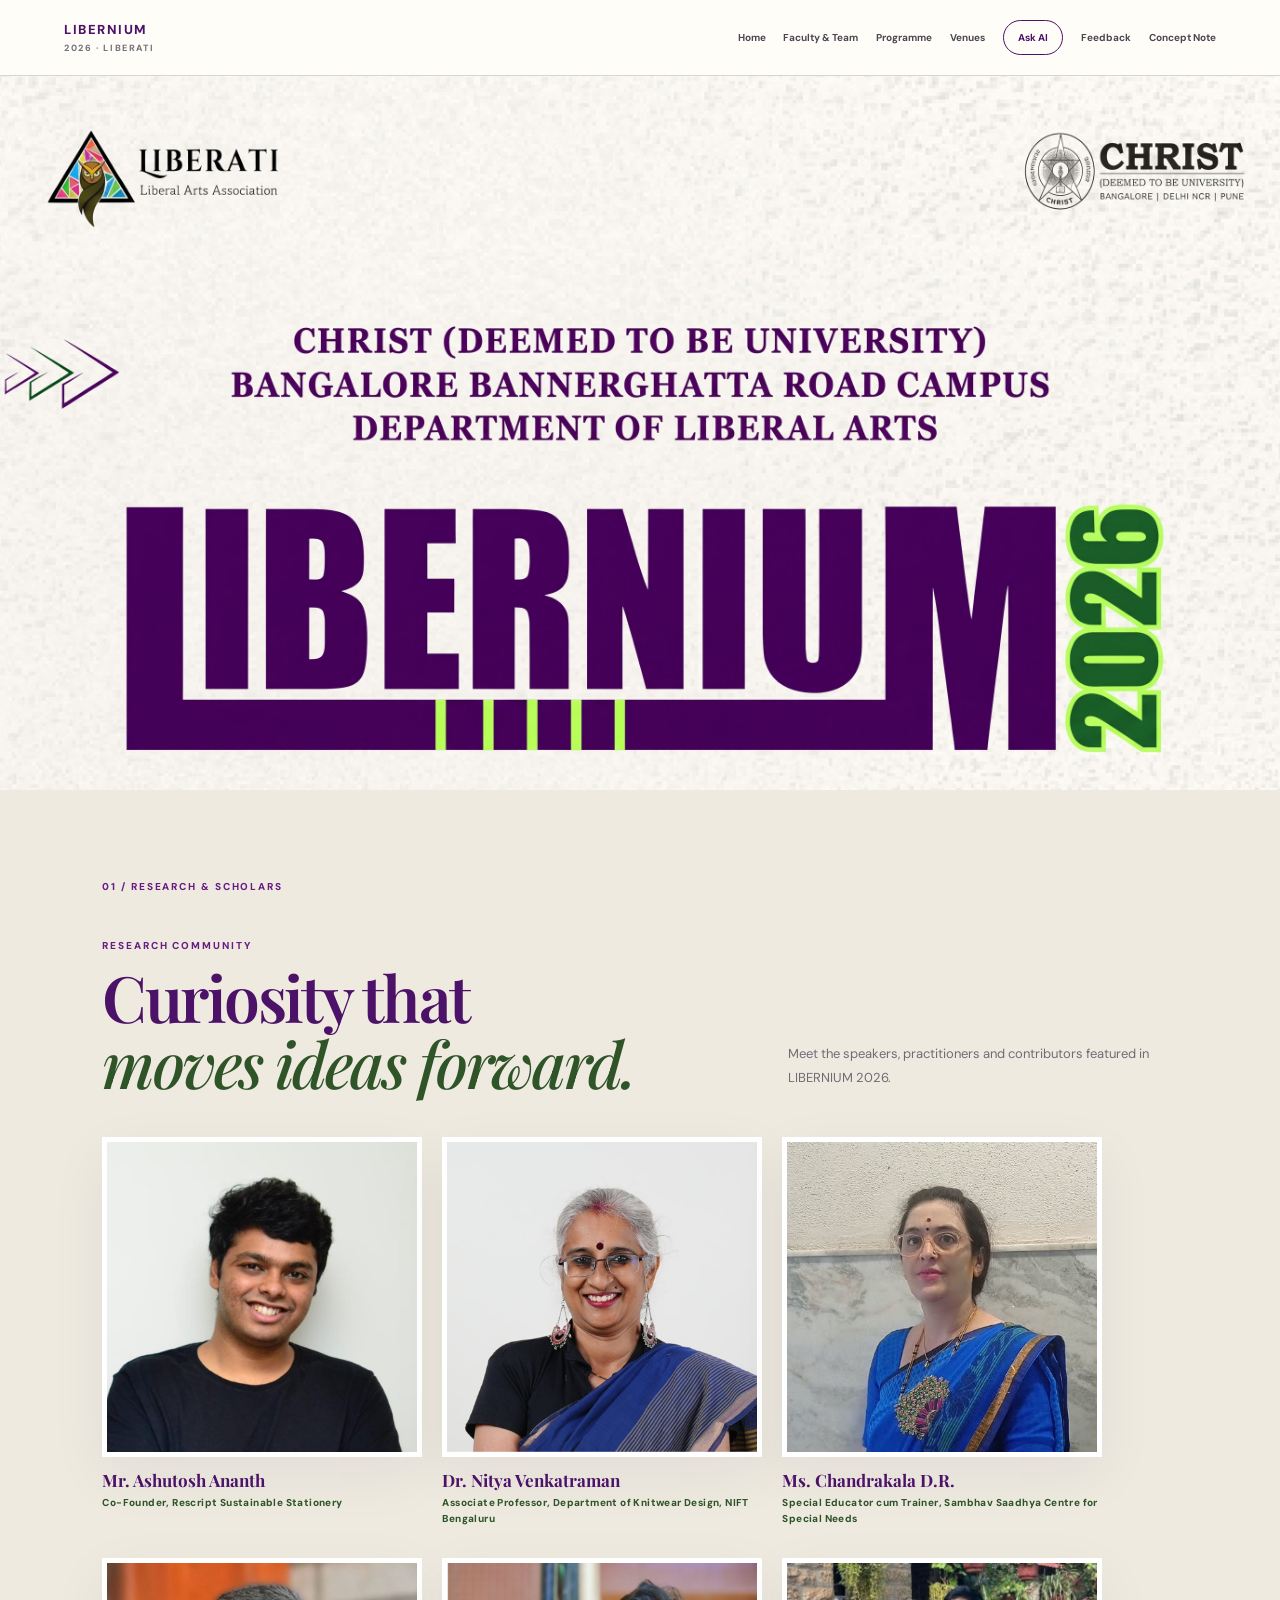
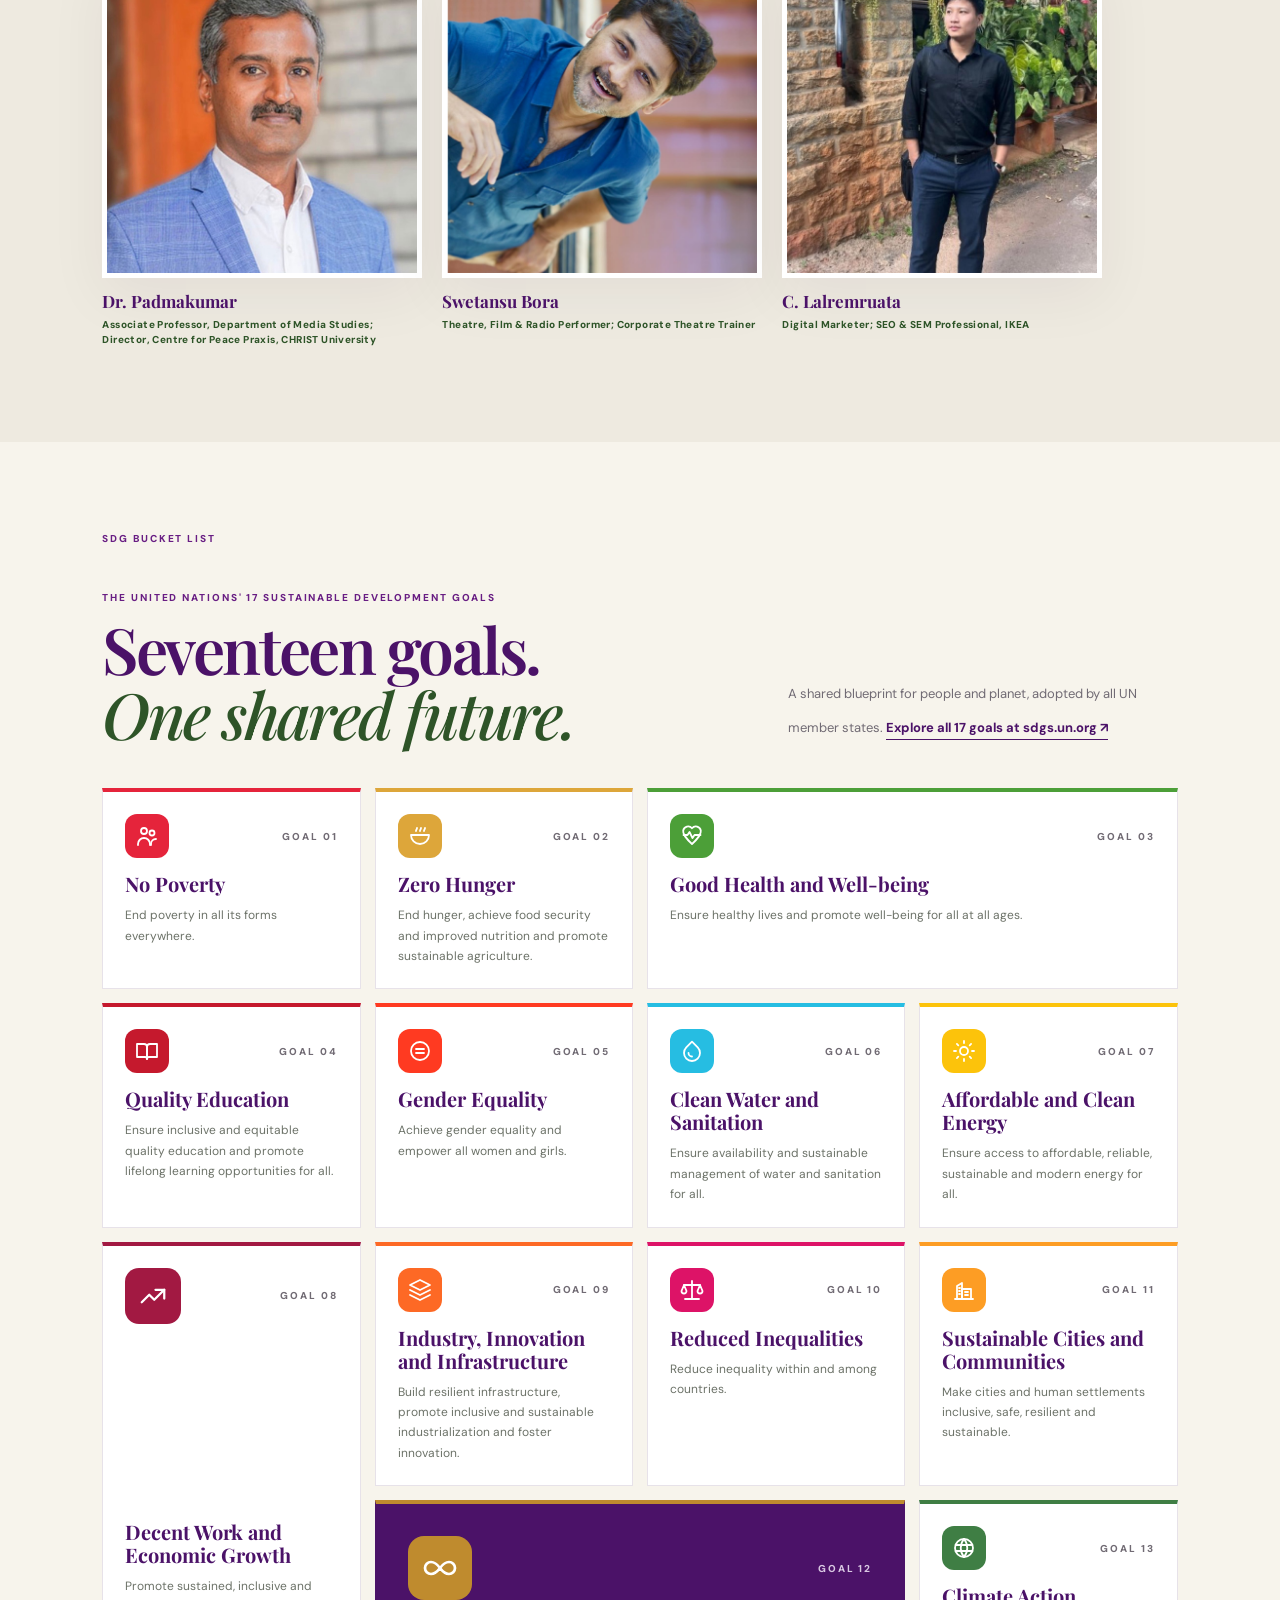
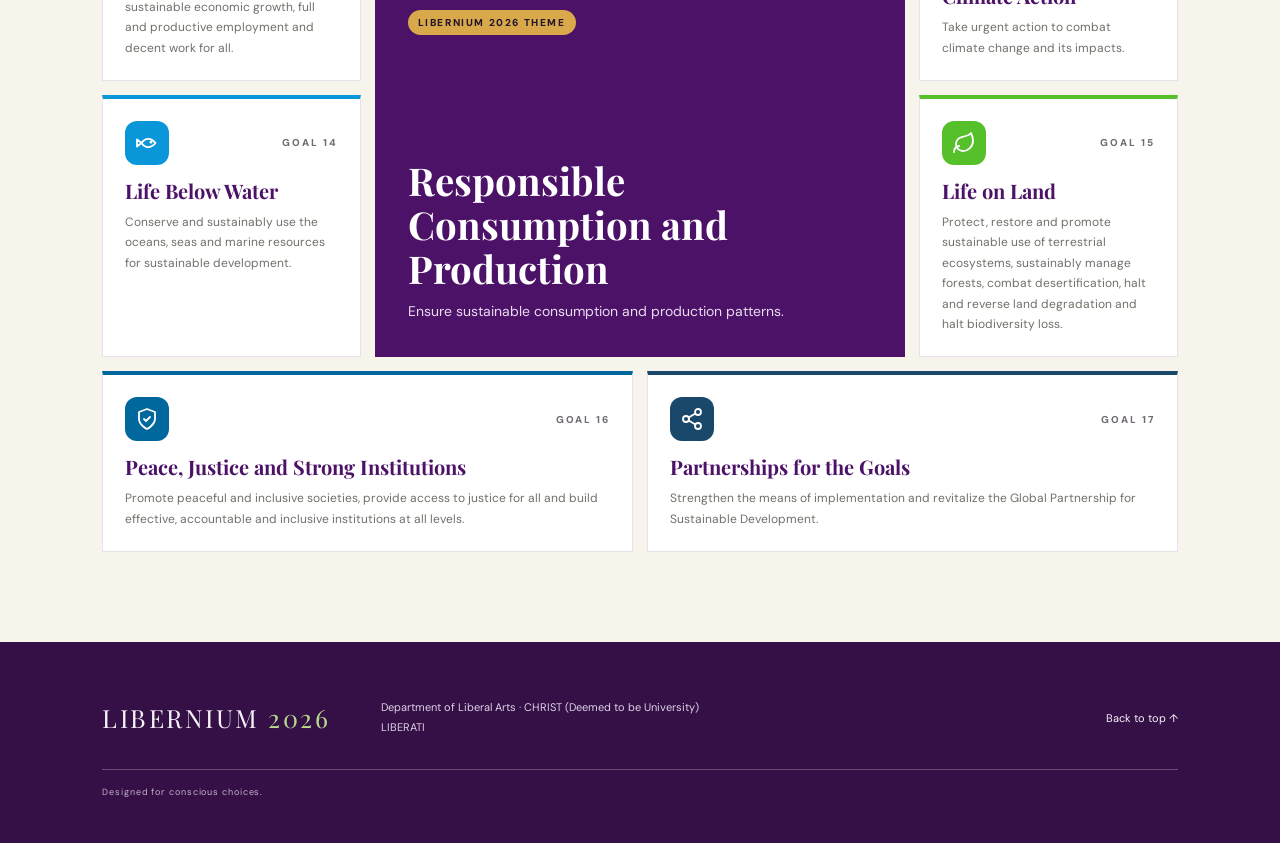
==== commit c1a0ef5c: "Home: add SDG bucket list bento grid below Research & Scholars Co-Authored-By: Claude Opus 5.5 <nore" ====
--- a/index.html
+++ b/index.html
@@ -7,7 +7,7 @@
   <title>LIBERNIUM 2026 | Department of Liberal Arts</title>
   <link rel="preconnect" href="https://fonts.googleapis.com"><link rel="preconnect" href="https://fonts.gstatic.com" crossorigin>
   <link href="https://fonts.googleapis.com/css2?family=DM+Sans:wght@400;500;600;700;800&family=Playfair+Display:wght@500;600;700;800&display=swap" rel="stylesheet">
-  <link rel="stylesheet" href="static/style.css?v=c13918d6">
+  <link rel="stylesheet" href="static/style.css?v=70e45291">
   <script src="static/app.js?v=4653b218" defer></script>
 </head>
 <body>
@@ -27,6 +27,29 @@
     <div class="section-label">01 / RESEARCH & SCHOLARS</div>
     <div class="section-heading"><div><p class="eyebrow">RESEARCH COMMUNITY</p><h2>Curiosity that<br><em>moves ideas forward.</em></h2></div><p>Meet the speakers, practitioners and contributors featured in LIBERNIUM 2026.</p></div>
     <div id="researchGrid" class="people-grid compact-grid"></div>
+  </div>
+  <div class="section-pad home-sdg" id="sdg">
+    <div class="section-label">SDG BUCKET LIST</div>
+    <div class="section-heading"><div><p class="eyebrow">THE UNITED NATIONS' 17 SUSTAINABLE DEVELOPMENT GOALS</p><h2>Seventeen goals.<br><em>One shared future.</em></h2></div><p>A shared blueprint for people and planet, adopted by all UN member states. <a class="sdg-link" href="https://sdgs.un.org/goals" target="_blank" rel="noopener">Explore all 17 goals at sdgs.un.org ↗</a></p></div>
+    <div class="sdg-grid">
+      <a class="sdg-tile" style="--sdg:#E5243B" href="https://sdgs.un.org/goals/goal1" target="_blank" rel="noopener" aria-label="Goal 1: No Poverty (opens the UN page)"><span class="sdg-top"><span class="sdg-icon" aria-hidden="true"><svg viewBox="0 0 24 24" fill="none" stroke="currentColor" stroke-width="1.8" stroke-linecap="round" stroke-linejoin="round"><circle cx="9" cy="7" r="3"/><path d="M3 21v-1a6 6 0 0 1 12 0v1"/><circle cx="17" cy="9" r="2.5"/><path d="M16 21v-1a5 5 0 0 1 5-5"/></svg></span><span class="sdg-num">GOAL 01</span></span><h3>No Poverty</h3><p>End poverty in all its forms everywhere.</p></a>
+      <a class="sdg-tile" style="--sdg:#DDA63A" href="https://sdgs.un.org/goals/goal2" target="_blank" rel="noopener" aria-label="Goal 2: Zero Hunger (opens the UN page)"><span class="sdg-top"><span class="sdg-icon" aria-hidden="true"><svg viewBox="0 0 24 24" fill="none" stroke="currentColor" stroke-width="1.8" stroke-linecap="round" stroke-linejoin="round"><path d="M3 11h18a9 9 0 0 1-18 0z"/><path d="M8 7c0-1.5 1-1.5 1-3M12 7c0-1.5 1-1.5 1-3M16 7c0-1.5 1-1.5 1-3"/></svg></span><span class="sdg-num">GOAL 02</span></span><h3>Zero Hunger</h3><p>End hunger, achieve food security and improved nutrition and promote sustainable agriculture.</p></a>
+      <a class="sdg-tile sdg-wide" style="--sdg:#4C9F38" href="https://sdgs.un.org/goals/goal3" target="_blank" rel="noopener" aria-label="Goal 3: Good Health and Well-being (opens the UN page)"><span class="sdg-top"><span class="sdg-icon" aria-hidden="true"><svg viewBox="0 0 24 24" fill="none" stroke="currentColor" stroke-width="1.8" stroke-linecap="round" stroke-linejoin="round"><path d="M20.8 6.6a5 5 0 0 0-8.8-2.4 5 5 0 0 0-8.8 2.4C2.5 11.5 12 20 12 20s9.5-8.5 8.8-13.4z"/><path d="M3.5 11h4l2-3 3 6 2-3h6"/></svg></span><span class="sdg-num">GOAL 03</span></span><h3>Good Health and Well-being</h3><p>Ensure healthy lives and promote well-being for all at all ages.</p></a>
+      <a class="sdg-tile" style="--sdg:#C5192D" href="https://sdgs.un.org/goals/goal4" target="_blank" rel="noopener" aria-label="Goal 4: Quality Education (opens the UN page)"><span class="sdg-top"><span class="sdg-icon" aria-hidden="true"><svg viewBox="0 0 24 24" fill="none" stroke="currentColor" stroke-width="1.8" stroke-linecap="round" stroke-linejoin="round"><path d="M2 5h7a3 3 0 0 1 3 3v12a2 2 0 0 0-2-2H2z"/><path d="M22 5h-7a3 3 0 0 0-3 3v12a2 2 0 0 1 2-2h8z"/></svg></span><span class="sdg-num">GOAL 04</span></span><h3>Quality Education</h3><p>Ensure inclusive and equitable quality education and promote lifelong learning opportunities for all.</p></a>
+      <a class="sdg-tile" style="--sdg:#FF3A21" href="https://sdgs.un.org/goals/goal5" target="_blank" rel="noopener" aria-label="Goal 5: Gender Equality (opens the UN page)"><span class="sdg-top"><span class="sdg-icon" aria-hidden="true"><svg viewBox="0 0 24 24" fill="none" stroke="currentColor" stroke-width="1.8" stroke-linecap="round" stroke-linejoin="round"><circle cx="12" cy="12" r="9"/><path d="M8 10h8M8 14h8"/></svg></span><span class="sdg-num">GOAL 05</span></span><h3>Gender Equality</h3><p>Achieve gender equality and empower all women and girls.</p></a>
+      <a class="sdg-tile" style="--sdg:#26BDE2" href="https://sdgs.un.org/goals/goal6" target="_blank" rel="noopener" aria-label="Goal 6: Clean Water and Sanitation (opens the UN page)"><span class="sdg-top"><span class="sdg-icon" aria-hidden="true"><svg viewBox="0 0 24 24" fill="none" stroke="currentColor" stroke-width="1.8" stroke-linecap="round" stroke-linejoin="round"><path d="M12 2.7l5.7 5.7a8 8 0 1 1-11.4 0z"/><path d="M8.5 14a3.5 3.5 0 0 0 3.5 3.5"/></svg></span><span class="sdg-num">GOAL 06</span></span><h3>Clean Water and Sanitation</h3><p>Ensure availability and sustainable management of water and sanitation for all.</p></a>
+      <a class="sdg-tile" style="--sdg:#FCC30B" href="https://sdgs.un.org/goals/goal7" target="_blank" rel="noopener" aria-label="Goal 7: Affordable and Clean Energy (opens the UN page)"><span class="sdg-top"><span class="sdg-icon" aria-hidden="true"><svg viewBox="0 0 24 24" fill="none" stroke="currentColor" stroke-width="1.8" stroke-linecap="round" stroke-linejoin="round"><circle cx="12" cy="12" r="4"/><path d="M12 2v2M12 20v2M4.9 4.9l1.4 1.4M17.7 17.7l1.4 1.4M2 12h2M20 12h2M4.9 19.1l1.4-1.4M17.7 6.3l1.4-1.4"/></svg></span><span class="sdg-num">GOAL 07</span></span><h3>Affordable and Clean Energy</h3><p>Ensure access to affordable, reliable, sustainable and modern energy for all.</p></a>
+      <a class="sdg-tile sdg-tall" style="--sdg:#A21942" href="https://sdgs.un.org/goals/goal8" target="_blank" rel="noopener" aria-label="Goal 8: Decent Work and Economic Growth (opens the UN page)"><span class="sdg-top"><span class="sdg-icon" aria-hidden="true"><svg viewBox="0 0 24 24" fill="none" stroke="currentColor" stroke-width="1.8" stroke-linecap="round" stroke-linejoin="round"><path d="M3 17l6-6 4 4 8-8"/><path d="M14 7h7v7"/></svg></span><span class="sdg-num">GOAL 08</span></span><h3>Decent Work and Economic Growth</h3><p>Promote sustained, inclusive and sustainable economic growth, full and productive employment and decent work for all.</p></a>
+      <a class="sdg-tile" style="--sdg:#FD6925" href="https://sdgs.un.org/goals/goal9" target="_blank" rel="noopener" aria-label="Goal 9: Industry, Innovation and Infrastructure (opens the UN page)"><span class="sdg-top"><span class="sdg-icon" aria-hidden="true"><svg viewBox="0 0 24 24" fill="none" stroke="currentColor" stroke-width="1.8" stroke-linecap="round" stroke-linejoin="round"><path d="M12 2L2 7l10 5 10-5-10-5z"/><path d="M2 17l10 5 10-5M2 12l10 5 10-5"/></svg></span><span class="sdg-num">GOAL 09</span></span><h3>Industry, Innovation and Infrastructure</h3><p>Build resilient infrastructure, promote inclusive and sustainable industrialization and foster innovation.</p></a>
+      <a class="sdg-tile" style="--sdg:#DD1367" href="https://sdgs.un.org/goals/goal10" target="_blank" rel="noopener" aria-label="Goal 10: Reduced Inequalities (opens the UN page)"><span class="sdg-top"><span class="sdg-icon" aria-hidden="true"><svg viewBox="0 0 24 24" fill="none" stroke="currentColor" stroke-width="1.8" stroke-linecap="round" stroke-linejoin="round"><path d="M12 3v18M5 21h14"/><path d="M4 7h16"/><path d="M4 7l-2.5 6a2.5 2.5 0 0 0 5 0z"/><path d="M20 7l-2.5 6a2.5 2.5 0 0 0 5 0z"/></svg></span><span class="sdg-num">GOAL 10</span></span><h3>Reduced Inequalities</h3><p>Reduce inequality within and among countries.</p></a>
+      <a class="sdg-tile" style="--sdg:#FD9D24" href="https://sdgs.un.org/goals/goal11" target="_blank" rel="noopener" aria-label="Goal 11: Sustainable Cities and Communities (opens the UN page)"><span class="sdg-top"><span class="sdg-icon" aria-hidden="true"><svg viewBox="0 0 24 24" fill="none" stroke="currentColor" stroke-width="1.8" stroke-linecap="round" stroke-linejoin="round"><path d="M3 21h18"/><path d="M5 21V8l5-3v16"/><path d="M10 21V11h9v10"/><path d="M13 14h3M13 17h3M7 10h1M7 13h1M7 16h1"/></svg></span><span class="sdg-num">GOAL 11</span></span><h3>Sustainable Cities and Communities</h3><p>Make cities and human settlements inclusive, safe, resilient and sustainable.</p></a>
+      <a class="sdg-tile sdg-feature" style="--sdg:#BF8B2E" href="https://sdgs.un.org/goals/goal12" target="_blank" rel="noopener" aria-label="Goal 12: Responsible Consumption and Production (opens the UN page)"><span class="sdg-top"><span class="sdg-icon" aria-hidden="true"><svg viewBox="0 0 24 24" fill="none" stroke="currentColor" stroke-width="1.8" stroke-linecap="round" stroke-linejoin="round"><path d="M12 12c-2-2.7-4-4-6-4a4 4 0 1 0 0 8c2 0 4-1.3 6-4zm0 0c2 2.7 4 4 6 4a4 4 0 0 0 0-8c-2 0-4 1.3-6 4z"/></svg></span><span class="sdg-num">GOAL 12</span></span><span class="sdg-tag">LIBERNIUM 2026 THEME</span><h3>Responsible Consumption and Production</h3><p>Ensure sustainable consumption and production patterns.</p></a>
+      <a class="sdg-tile" style="--sdg:#3F7E44" href="https://sdgs.un.org/goals/goal13" target="_blank" rel="noopener" aria-label="Goal 13: Climate Action (opens the UN page)"><span class="sdg-top"><span class="sdg-icon" aria-hidden="true"><svg viewBox="0 0 24 24" fill="none" stroke="currentColor" stroke-width="1.8" stroke-linecap="round" stroke-linejoin="round"><circle cx="12" cy="12" r="9"/><path d="M3.6 9h16.8M3.6 15h16.8"/><path d="M12 3a14 14 0 0 1 0 18M12 3a14 14 0 0 0 0 18"/></svg></span><span class="sdg-num">GOAL 13</span></span><h3>Climate Action</h3><p>Take urgent action to combat climate change and its impacts.</p></a>
+      <a class="sdg-tile" style="--sdg:#0A97D9" href="https://sdgs.un.org/goals/goal14" target="_blank" rel="noopener" aria-label="Goal 14: Life Below Water (opens the UN page)"><span class="sdg-top"><span class="sdg-icon" aria-hidden="true"><svg viewBox="0 0 24 24" fill="none" stroke="currentColor" stroke-width="1.8" stroke-linecap="round" stroke-linejoin="round"><path d="M6.5 12c3.5-5 9-6 14 0-5 6-10.5 5-14 0z"/><path d="M6.5 12L2 8.5v7z"/><circle cx="16" cy="11" r=".6" fill="currentColor"/></svg></span><span class="sdg-num">GOAL 14</span></span><h3>Life Below Water</h3><p>Conserve and sustainably use the oceans, seas and marine resources for sustainable development.</p></a>
+      <a class="sdg-tile" style="--sdg:#56C02B" href="https://sdgs.un.org/goals/goal15" target="_blank" rel="noopener" aria-label="Goal 15: Life on Land (opens the UN page)"><span class="sdg-top"><span class="sdg-icon" aria-hidden="true"><svg viewBox="0 0 24 24" fill="none" stroke="currentColor" stroke-width="1.8" stroke-linecap="round" stroke-linejoin="round"><path d="M11 20A7 7 0 0 1 9.8 6.1C15.5 5 17 4.5 19 2c1 2 2 4.2 2 8 0 5.5-4.8 10-10 10z"/><path d="M2 21c0-3 1.9-5.4 5.1-6"/></svg></span><span class="sdg-num">GOAL 15</span></span><h3>Life on Land</h3><p>Protect, restore and promote sustainable use of terrestrial ecosystems, sustainably manage forests, combat desertification, halt and reverse land degradation and halt biodiversity loss.</p></a>
+      <a class="sdg-tile sdg-wide-lg" style="--sdg:#00689D" href="https://sdgs.un.org/goals/goal16" target="_blank" rel="noopener" aria-label="Goal 16: Peace, Justice and Strong Institutions (opens the UN page)"><span class="sdg-top"><span class="sdg-icon" aria-hidden="true"><svg viewBox="0 0 24 24" fill="none" stroke="currentColor" stroke-width="1.8" stroke-linecap="round" stroke-linejoin="round"><path d="M12 22s8-4 8-10V5l-8-3-8 3v7c0 6 8 10 8 10z"/><path d="M9 12l2 2 4-4"/></svg></span><span class="sdg-num">GOAL 16</span></span><h3>Peace, Justice and Strong Institutions</h3><p>Promote peaceful and inclusive societies, provide access to justice for all and build effective, accountable and inclusive institutions at all levels.</p></a>
+      <a class="sdg-tile sdg-wide" style="--sdg:#19486A" href="https://sdgs.un.org/goals/goal17" target="_blank" rel="noopener" aria-label="Goal 17: Partnerships for the Goals (opens the UN page)"><span class="sdg-top"><span class="sdg-icon" aria-hidden="true"><svg viewBox="0 0 24 24" fill="none" stroke="currentColor" stroke-width="1.8" stroke-linecap="round" stroke-linejoin="round"><circle cx="18" cy="5" r="3"/><circle cx="6" cy="12" r="3"/><circle cx="18" cy="19" r="3"/><path d="M8.6 13.5l6.8 4M15.4 6.5l-6.8 4"/></svg></span><span class="sdg-num">GOAL 17</span></span><h3>Partnerships for the Goals</h3><p>Strengthen the means of implementation and revitalize the Global Partnership for Sustainable Development.</p></a>
+    </div>
   </div>
 </section>
 
--- a/static/style.css
+++ b/static/style.css
@@ -49,3 +49,28 @@
 @media(min-width:1500px){.section-pad>*{max-width:1400px;margin-left:auto;margin-right:auto}.home-identity-wrap{max-width:1400px!important;margin:0 auto!important}}
 .feedback-card{display:flex;flex-direction:column;gap:8px}.feedback-card h3{margin:4px 0 0}.feedback-btn{align-self:flex-start;margin-top:10px;padding:11px 18px;border-radius:30px;background:var(--purple);color:#fff;font-size:12px;font-weight:700;min-height:40px;display:inline-flex;align-items:center}.feedback-btn:hover{background:var(--purple2)}
 .home-page{background:#f6f3ee!important}.home-identity-wrap{background:#f6f3ee!important}
+/* SDG bucket list: masonry bento grid on the Home page (all rules scoped to .home-sdg / .sdg-*) */
+.home-sdg{width:100%;background:var(--cream)}
+.sdg-link{display:inline-block;margin-top:10px;color:var(--purple);font-weight:700;border-bottom:1px solid currentColor}
+.sdg-link:hover{color:var(--green-dark)}
+.sdg-grid{display:grid;grid-template-columns:repeat(4,minmax(0,1fr));grid-auto-rows:minmax(150px,auto);gap:14px;margin-top:8px}
+.sdg-wide,.sdg-wide-lg{grid-column:span 2}.sdg-tall{grid-row:span 2}.sdg-feature{grid-column:span 2;grid-row:span 2}
+.sdg-tile{display:flex;flex-direction:column;gap:10px;padding:22px;background:#fff;border:1px solid #e7e2e9;border-top:4px solid var(--sdg);color:inherit;transition:transform .2s ease,box-shadow .2s ease}
+.sdg-tile:hover,.sdg-tile:focus-visible{transform:translateY(-3px);box-shadow:var(--shadow)}
+.sdg-tile:focus-visible{outline:2px solid var(--purple);outline-offset:3px}
+.sdg-top{display:flex;align-items:center;justify-content:space-between;gap:10px}
+.sdg-icon{width:44px;height:44px;flex:none;border-radius:12px;display:grid;place-items:center;background:var(--sdg);color:#fff}
+.sdg-icon svg{width:24px;height:24px}
+.sdg-num{font-size:10px;letter-spacing:.19em;font-weight:800;color:var(--muted)}
+.sdg-tile h3{font-family:"Playfair Display";font-size:20px;line-height:1.15;color:var(--purple);margin:4px 0 0}
+.sdg-tile p{font-size:12px;line-height:1.7;color:#6c7268;margin:0}
+.sdg-tall h3{margin-top:auto}.sdg-tall .sdg-icon{width:56px;height:56px;border-radius:14px}.sdg-tall .sdg-icon svg{width:30px;height:30px}
+.sdg-feature{background:var(--purple);border-color:var(--purple);border-top-color:var(--sdg);padding:32px}
+.sdg-feature .sdg-icon{width:64px;height:64px;border-radius:16px}.sdg-feature .sdg-icon svg{width:36px;height:36px}
+.sdg-feature .sdg-num{color:#d9c8e2}
+.sdg-feature h3{color:#fff;font-size:clamp(28px,3vw,40px);margin-top:auto}
+.sdg-feature p{color:#e9dcef;font-size:14px}
+.sdg-tag{align-self:flex-start;font-size:10px;letter-spacing:.16em;font-weight:800;color:var(--ink);background:var(--gold);padding:6px 10px;border-radius:30px}
+@media(max-width:1050px){.sdg-grid{grid-template-columns:repeat(2,minmax(0,1fr))}.sdg-tall{grid-row:auto}.sdg-tall h3{margin-top:4px}.sdg-wide-lg{grid-column:auto}}
+@media(max-width:520px){.sdg-grid{grid-template-columns:1fr;grid-auto-rows:auto;gap:12px}.sdg-wide,.sdg-feature{grid-column:auto}.sdg-feature{grid-row:auto}.sdg-tile{padding:18px}.sdg-feature{padding:24px}}
+@media(prefers-reduced-motion:reduce){.sdg-tile{transition:none}.sdg-tile:hover{transform:none}}
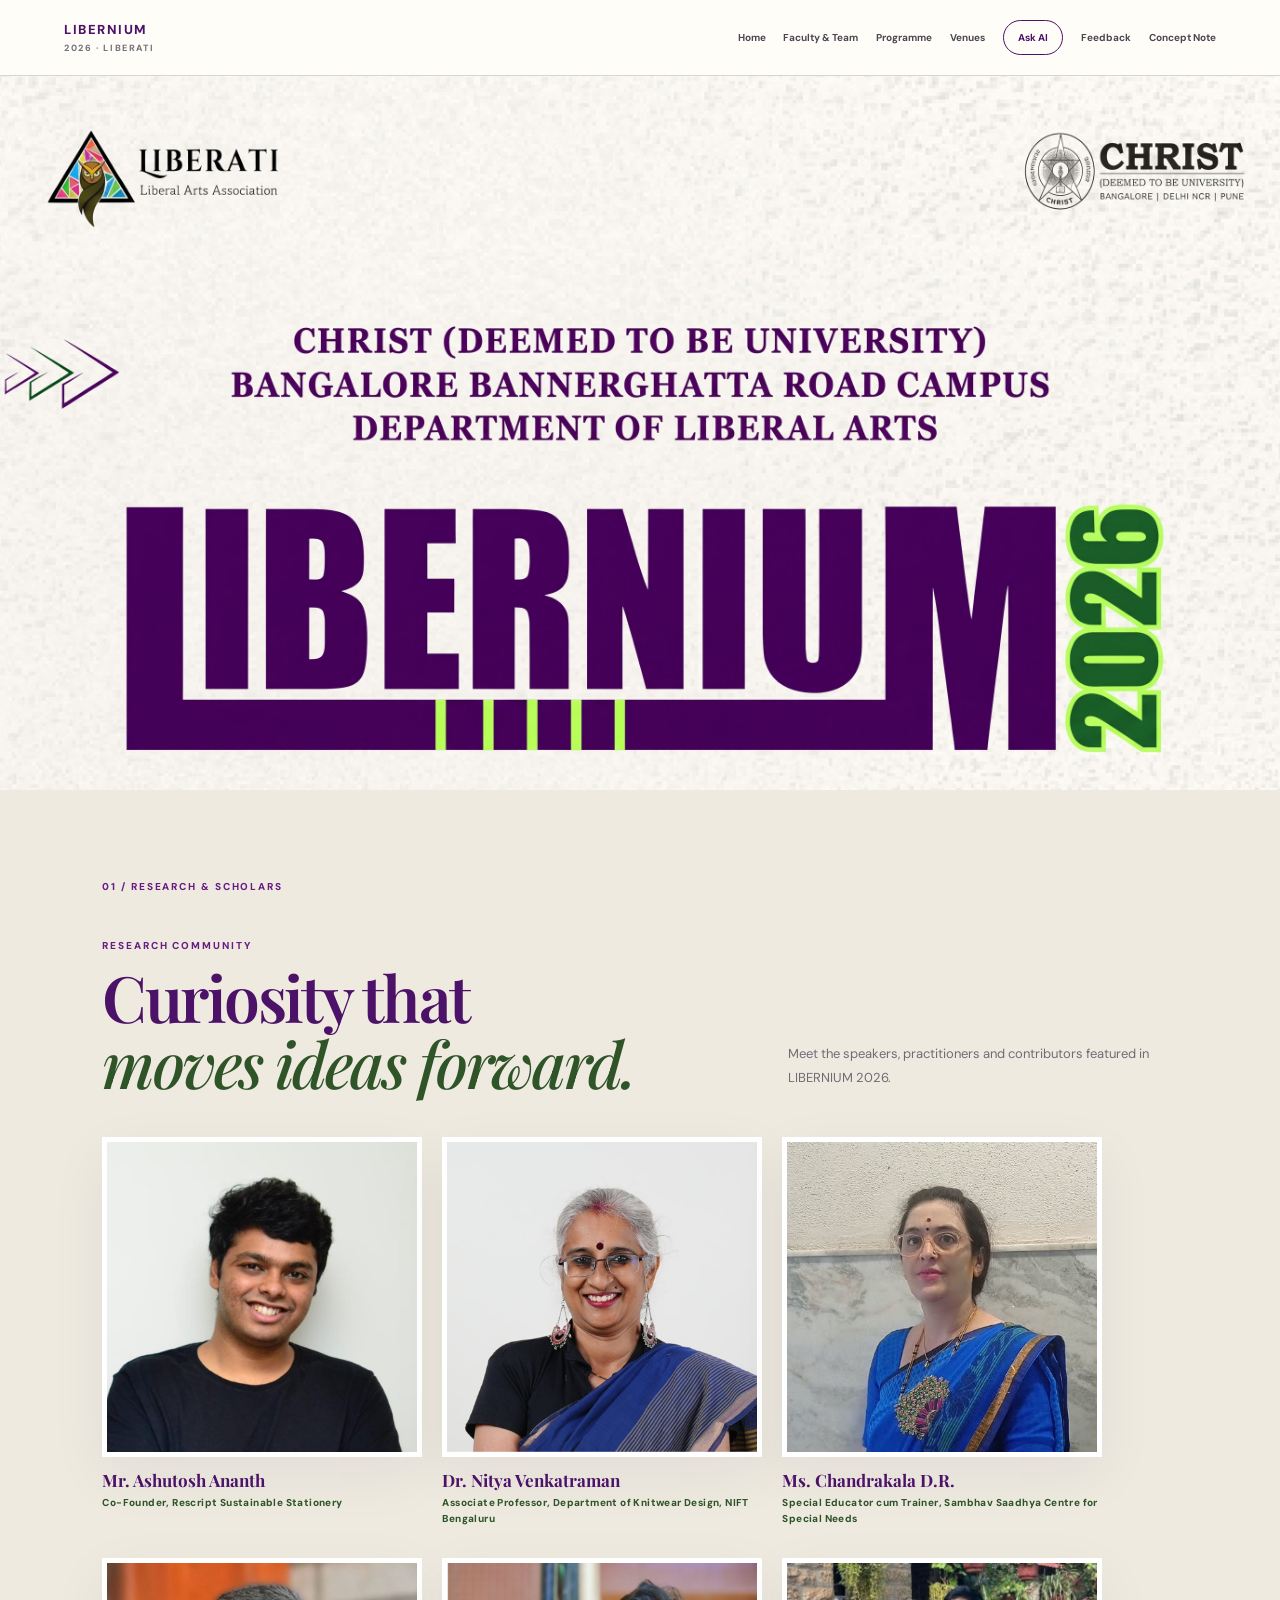
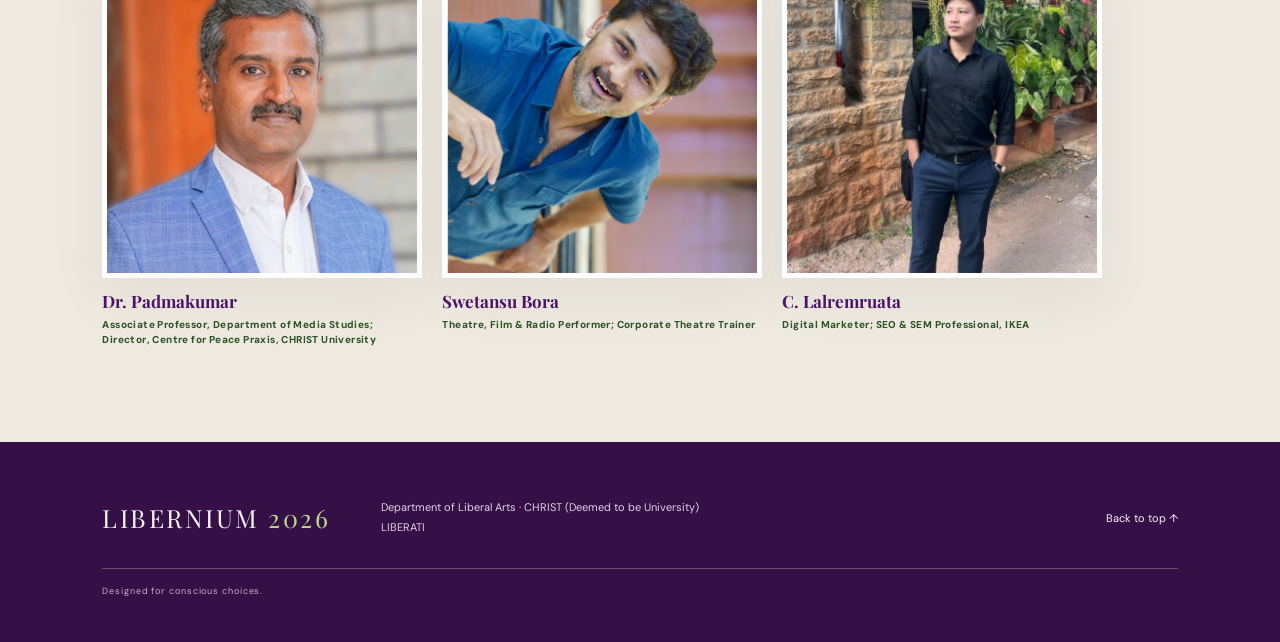
==== commit bbc2c922: "Home: remove SDG bucket list grid Co-Authored-By: Claude Opus 5.5 <noreply@anthropic.com>" ====
--- a/index.html
+++ b/index.html
@@ -7,7 +7,7 @@
   <title>LIBERNIUM 2026 | Department of Liberal Arts</title>
   <link rel="preconnect" href="https://fonts.googleapis.com"><link rel="preconnect" href="https://fonts.gstatic.com" crossorigin>
   <link href="https://fonts.googleapis.com/css2?family=DM+Sans:wght@400;500;600;700;800&family=Playfair+Display:wght@500;600;700;800&display=swap" rel="stylesheet">
-  <link rel="stylesheet" href="static/style.css?v=70e45291">
+  <link rel="stylesheet" href="static/style.css?v=c13918d6">
   <script src="static/app.js?v=4653b218" defer></script>
 </head>
 <body>
@@ -28,35 +28,12 @@
     <div class="section-heading"><div><p class="eyebrow">RESEARCH COMMUNITY</p><h2>Curiosity that<br><em>moves ideas forward.</em></h2></div><p>Meet the speakers, practitioners and contributors featured in LIBERNIUM 2026.</p></div>
     <div id="researchGrid" class="people-grid compact-grid"></div>
   </div>
-  <div class="section-pad home-sdg" id="sdg">
-    <div class="section-label">SDG BUCKET LIST</div>
-    <div class="section-heading"><div><p class="eyebrow">THE UNITED NATIONS' 17 SUSTAINABLE DEVELOPMENT GOALS</p><h2>Seventeen goals.<br><em>One shared future.</em></h2></div><p>A shared blueprint for people and planet, adopted by all UN member states. <a class="sdg-link" href="https://sdgs.un.org/goals" target="_blank" rel="noopener">Explore all 17 goals at sdgs.un.org ↗</a></p></div>
-    <div class="sdg-grid">
-      <a class="sdg-tile" style="--sdg:#E5243B" href="https://sdgs.un.org/goals/goal1" target="_blank" rel="noopener" aria-label="Goal 1: No Poverty (opens the UN page)"><span class="sdg-top"><span class="sdg-icon" aria-hidden="true"><svg viewBox="0 0 24 24" fill="none" stroke="currentColor" stroke-width="1.8" stroke-linecap="round" stroke-linejoin="round"><circle cx="9" cy="7" r="3"/><path d="M3 21v-1a6 6 0 0 1 12 0v1"/><circle cx="17" cy="9" r="2.5"/><path d="M16 21v-1a5 5 0 0 1 5-5"/></svg></span><span class="sdg-num">GOAL 01</span></span><h3>No Poverty</h3><p>End poverty in all its forms everywhere.</p></a>
-      <a class="sdg-tile" style="--sdg:#DDA63A" href="https://sdgs.un.org/goals/goal2" target="_blank" rel="noopener" aria-label="Goal 2: Zero Hunger (opens the UN page)"><span class="sdg-top"><span class="sdg-icon" aria-hidden="true"><svg viewBox="0 0 24 24" fill="none" stroke="currentColor" stroke-width="1.8" stroke-linecap="round" stroke-linejoin="round"><path d="M3 11h18a9 9 0 0 1-18 0z"/><path d="M8 7c0-1.5 1-1.5 1-3M12 7c0-1.5 1-1.5 1-3M16 7c0-1.5 1-1.5 1-3"/></svg></span><span class="sdg-num">GOAL 02</span></span><h3>Zero Hunger</h3><p>End hunger, achieve food security and improved nutrition and promote sustainable agriculture.</p></a>
-      <a class="sdg-tile sdg-wide" style="--sdg:#4C9F38" href="https://sdgs.un.org/goals/goal3" target="_blank" rel="noopener" aria-label="Goal 3: Good Health and Well-being (opens the UN page)"><span class="sdg-top"><span class="sdg-icon" aria-hidden="true"><svg viewBox="0 0 24 24" fill="none" stroke="currentColor" stroke-width="1.8" stroke-linecap="round" stroke-linejoin="round"><path d="M20.8 6.6a5 5 0 0 0-8.8-2.4 5 5 0 0 0-8.8 2.4C2.5 11.5 12 20 12 20s9.5-8.5 8.8-13.4z"/><path d="M3.5 11h4l2-3 3 6 2-3h6"/></svg></span><span class="sdg-num">GOAL 03</span></span><h3>Good Health and Well-being</h3><p>Ensure healthy lives and promote well-being for all at all ages.</p></a>
-      <a class="sdg-tile" style="--sdg:#C5192D" href="https://sdgs.un.org/goals/goal4" target="_blank" rel="noopener" aria-label="Goal 4: Quality Education (opens the UN page)"><span class="sdg-top"><span class="sdg-icon" aria-hidden="true"><svg viewBox="0 0 24 24" fill="none" stroke="currentColor" stroke-width="1.8" stroke-linecap="round" stroke-linejoin="round"><path d="M2 5h7a3 3 0 0 1 3 3v12a2 2 0 0 0-2-2H2z"/><path d="M22 5h-7a3 3 0 0 0-3 3v12a2 2 0 0 1 2-2h8z"/></svg></span><span class="sdg-num">GOAL 04</span></span><h3>Quality Education</h3><p>Ensure inclusive and equitable quality education and promote lifelong learning opportunities for all.</p></a>
-      <a class="sdg-tile" style="--sdg:#FF3A21" href="https://sdgs.un.org/goals/goal5" target="_blank" rel="noopener" aria-label="Goal 5: Gender Equality (opens the UN page)"><span class="sdg-top"><span class="sdg-icon" aria-hidden="true"><svg viewBox="0 0 24 24" fill="none" stroke="currentColor" stroke-width="1.8" stroke-linecap="round" stroke-linejoin="round"><circle cx="12" cy="12" r="9"/><path d="M8 10h8M8 14h8"/></svg></span><span class="sdg-num">GOAL 05</span></span><h3>Gender Equality</h3><p>Achieve gender equality and empower all women and girls.</p></a>
-      <a class="sdg-tile" style="--sdg:#26BDE2" href="https://sdgs.un.org/goals/goal6" target="_blank" rel="noopener" aria-label="Goal 6: Clean Water and Sanitation (opens the UN page)"><span class="sdg-top"><span class="sdg-icon" aria-hidden="true"><svg viewBox="0 0 24 24" fill="none" stroke="currentColor" stroke-width="1.8" stroke-linecap="round" stroke-linejoin="round"><path d="M12 2.7l5.7 5.7a8 8 0 1 1-11.4 0z"/><path d="M8.5 14a3.5 3.5 0 0 0 3.5 3.5"/></svg></span><span class="sdg-num">GOAL 06</span></span><h3>Clean Water and Sanitation</h3><p>Ensure availability and sustainable management of water and sanitation for all.</p></a>
-      <a class="sdg-tile" style="--sdg:#FCC30B" href="https://sdgs.un.org/goals/goal7" target="_blank" rel="noopener" aria-label="Goal 7: Affordable and Clean Energy (opens the UN page)"><span class="sdg-top"><span class="sdg-icon" aria-hidden="true"><svg viewBox="0 0 24 24" fill="none" stroke="currentColor" stroke-width="1.8" stroke-linecap="round" stroke-linejoin="round"><circle cx="12" cy="12" r="4"/><path d="M12 2v2M12 20v2M4.9 4.9l1.4 1.4M17.7 17.7l1.4 1.4M2 12h2M20 12h2M4.9 19.1l1.4-1.4M17.7 6.3l1.4-1.4"/></svg></span><span class="sdg-num">GOAL 07</span></span><h3>Affordable and Clean Energy</h3><p>Ensure access to affordable, reliable, sustainable and modern energy for all.</p></a>
-      <a class="sdg-tile sdg-tall" style="--sdg:#A21942" href="https://sdgs.un.org/goals/goal8" target="_blank" rel="noopener" aria-label="Goal 8: Decent Work and Economic Growth (opens the UN page)"><span class="sdg-top"><span class="sdg-icon" aria-hidden="true"><svg viewBox="0 0 24 24" fill="none" stroke="currentColor" stroke-width="1.8" stroke-linecap="round" stroke-linejoin="round"><path d="M3 17l6-6 4 4 8-8"/><path d="M14 7h7v7"/></svg></span><span class="sdg-num">GOAL 08</span></span><h3>Decent Work and Economic Growth</h3><p>Promote sustained, inclusive and sustainable economic growth, full and productive employment and decent work for all.</p></a>
-      <a class="sdg-tile" style="--sdg:#FD6925" href="https://sdgs.un.org/goals/goal9" target="_blank" rel="noopener" aria-label="Goal 9: Industry, Innovation and Infrastructure (opens the UN page)"><span class="sdg-top"><span class="sdg-icon" aria-hidden="true"><svg viewBox="0 0 24 24" fill="none" stroke="currentColor" stroke-width="1.8" stroke-linecap="round" stroke-linejoin="round"><path d="M12 2L2 7l10 5 10-5-10-5z"/><path d="M2 17l10 5 10-5M2 12l10 5 10-5"/></svg></span><span class="sdg-num">GOAL 09</span></span><h3>Industry, Innovation and Infrastructure</h3><p>Build resilient infrastructure, promote inclusive and sustainable industrialization and foster innovation.</p></a>
-      <a class="sdg-tile" style="--sdg:#DD1367" href="https://sdgs.un.org/goals/goal10" target="_blank" rel="noopener" aria-label="Goal 10: Reduced Inequalities (opens the UN page)"><span class="sdg-top"><span class="sdg-icon" aria-hidden="true"><svg viewBox="0 0 24 24" fill="none" stroke="currentColor" stroke-width="1.8" stroke-linecap="round" stroke-linejoin="round"><path d="M12 3v18M5 21h14"/><path d="M4 7h16"/><path d="M4 7l-2.5 6a2.5 2.5 0 0 0 5 0z"/><path d="M20 7l-2.5 6a2.5 2.5 0 0 0 5 0z"/></svg></span><span class="sdg-num">GOAL 10</span></span><h3>Reduced Inequalities</h3><p>Reduce inequality within and among countries.</p></a>
-      <a class="sdg-tile" style="--sdg:#FD9D24" href="https://sdgs.un.org/goals/goal11" target="_blank" rel="noopener" aria-label="Goal 11: Sustainable Cities and Communities (opens the UN page)"><span class="sdg-top"><span class="sdg-icon" aria-hidden="true"><svg viewBox="0 0 24 24" fill="none" stroke="currentColor" stroke-width="1.8" stroke-linecap="round" stroke-linejoin="round"><path d="M3 21h18"/><path d="M5 21V8l5-3v16"/><path d="M10 21V11h9v10"/><path d="M13 14h3M13 17h3M7 10h1M7 13h1M7 16h1"/></svg></span><span class="sdg-num">GOAL 11</span></span><h3>Sustainable Cities and Communities</h3><p>Make cities and human settlements inclusive, safe, resilient and sustainable.</p></a>
-      <a class="sdg-tile sdg-feature" style="--sdg:#BF8B2E" href="https://sdgs.un.org/goals/goal12" target="_blank" rel="noopener" aria-label="Goal 12: Responsible Consumption and Production (opens the UN page)"><span class="sdg-top"><span class="sdg-icon" aria-hidden="true"><svg viewBox="0 0 24 24" fill="none" stroke="currentColor" stroke-width="1.8" stroke-linecap="round" stroke-linejoin="round"><path d="M12 12c-2-2.7-4-4-6-4a4 4 0 1 0 0 8c2 0 4-1.3 6-4zm0 0c2 2.7 4 4 6 4a4 4 0 0 0 0-8c-2 0-4 1.3-6 4z"/></svg></span><span class="sdg-num">GOAL 12</span></span><span class="sdg-tag">LIBERNIUM 2026 THEME</span><h3>Responsible Consumption and Production</h3><p>Ensure sustainable consumption and production patterns.</p></a>
-      <a class="sdg-tile" style="--sdg:#3F7E44" href="https://sdgs.un.org/goals/goal13" target="_blank" rel="noopener" aria-label="Goal 13: Climate Action (opens the UN page)"><span class="sdg-top"><span class="sdg-icon" aria-hidden="true"><svg viewBox="0 0 24 24" fill="none" stroke="currentColor" stroke-width="1.8" stroke-linecap="round" stroke-linejoin="round"><circle cx="12" cy="12" r="9"/><path d="M3.6 9h16.8M3.6 15h16.8"/><path d="M12 3a14 14 0 0 1 0 18M12 3a14 14 0 0 0 0 18"/></svg></span><span class="sdg-num">GOAL 13</span></span><h3>Climate Action</h3><p>Take urgent action to combat climate change and its impacts.</p></a>
-      <a class="sdg-tile" style="--sdg:#0A97D9" href="https://sdgs.un.org/goals/goal14" target="_blank" rel="noopener" aria-label="Goal 14: Life Below Water (opens the UN page)"><span class="sdg-top"><span class="sdg-icon" aria-hidden="true"><svg viewBox="0 0 24 24" fill="none" stroke="currentColor" stroke-width="1.8" stroke-linecap="round" stroke-linejoin="round"><path d="M6.5 12c3.5-5 9-6 14 0-5 6-10.5 5-14 0z"/><path d="M6.5 12L2 8.5v7z"/><circle cx="16" cy="11" r=".6" fill="currentColor"/></svg></span><span class="sdg-num">GOAL 14</span></span><h3>Life Below Water</h3><p>Conserve and sustainably use the oceans, seas and marine resources for sustainable development.</p></a>
-      <a class="sdg-tile" style="--sdg:#56C02B" href="https://sdgs.un.org/goals/goal15" target="_blank" rel="noopener" aria-label="Goal 15: Life on Land (opens the UN page)"><span class="sdg-top"><span class="sdg-icon" aria-hidden="true"><svg viewBox="0 0 24 24" fill="none" stroke="currentColor" stroke-width="1.8" stroke-linecap="round" stroke-linejoin="round"><path d="M11 20A7 7 0 0 1 9.8 6.1C15.5 5 17 4.5 19 2c1 2 2 4.2 2 8 0 5.5-4.8 10-10 10z"/><path d="M2 21c0-3 1.9-5.4 5.1-6"/></svg></span><span class="sdg-num">GOAL 15</span></span><h3>Life on Land</h3><p>Protect, restore and promote sustainable use of terrestrial ecosystems, sustainably manage forests, combat desertification, halt and reverse land degradation and halt biodiversity loss.</p></a>
-      <a class="sdg-tile sdg-wide-lg" style="--sdg:#00689D" href="https://sdgs.un.org/goals/goal16" target="_blank" rel="noopener" aria-label="Goal 16: Peace, Justice and Strong Institutions (opens the UN page)"><span class="sdg-top"><span class="sdg-icon" aria-hidden="true"><svg viewBox="0 0 24 24" fill="none" stroke="currentColor" stroke-width="1.8" stroke-linecap="round" stroke-linejoin="round"><path d="M12 22s8-4 8-10V5l-8-3-8 3v7c0 6 8 10 8 10z"/><path d="M9 12l2 2 4-4"/></svg></span><span class="sdg-num">GOAL 16</span></span><h3>Peace, Justice and Strong Institutions</h3><p>Promote peaceful and inclusive societies, provide access to justice for all and build effective, accountable and inclusive institutions at all levels.</p></a>
-      <a class="sdg-tile sdg-wide" style="--sdg:#19486A" href="https://sdgs.un.org/goals/goal17" target="_blank" rel="noopener" aria-label="Goal 17: Partnerships for the Goals (opens the UN page)"><span class="sdg-top"><span class="sdg-icon" aria-hidden="true"><svg viewBox="0 0 24 24" fill="none" stroke="currentColor" stroke-width="1.8" stroke-linecap="round" stroke-linejoin="round"><circle cx="18" cy="5" r="3"/><circle cx="6" cy="12" r="3"/><circle cx="18" cy="19" r="3"/><path d="M8.6 13.5l6.8 4M15.4 6.5l-6.8 4"/></svg></span><span class="sdg-num">GOAL 17</span></span><h3>Partnerships for the Goals</h3><p>Strengthen the means of implementation and revitalize the Global Partnership for Sustainable Development.</p></a>
-    </div>
-  </div>
 </section>
 
 <section class="page section-pad people-page" id="people">
   <div class="section-label">02 / FACULTY & STUDENT COORDINATORS</div>
   <div class="section-heading"><div><p class="eyebrow">THE PEOPLE BEHIND THE EVENT</p><h2>Many hands.<br><em>One shared purpose.</em></h2></div><p>Faculty, event leadership, PhD scholars and student coordinators supporting LIBERNIUM 2026.</p></div>
-  <div class="people-tabs" role="group" aria-label="Filter people"><button class="active" data-group="All">Everyone</button><button data-group="Faculty">Faculty</button><button data-group="PhD Scholars">PhD Scholars</button><button data-group="Student Coordinators">Student Coordinators</button><button data-group="Event Guests">Event Guests</button></div>
+  <div class="people-tabs" role="group" aria-label="Filter people"><button class="active" data-group="All">Everyone</button><button data-group="Faculty">Faculty</button><button data-group="PhD Scholars">PhD Scholars</button><button data-group="Student Coordinators">Student Coordinators</button></div>
   <div id="peopleGrid" class="people-grid"></div>
   <div class="coordinator-strip"><div><span class="online-dot"></span><b>Overall Event Coordinator</b><p>Dr. Embassy Lawbei</p></div><div><span class="online-dot"></span><b>Overall Student Coordinators · Liberal Arts</b><p>Jiyaa P. Shah · +91 84310 13872<br>Sifat Puri · +91 92166 66136</p></div></div>
 </section>
--- a/static/style.css
+++ b/static/style.css
@@ -49,28 +49,3 @@
 @media(min-width:1500px){.section-pad>*{max-width:1400px;margin-left:auto;margin-right:auto}.home-identity-wrap{max-width:1400px!important;margin:0 auto!important}}
 .feedback-card{display:flex;flex-direction:column;gap:8px}.feedback-card h3{margin:4px 0 0}.feedback-btn{align-self:flex-start;margin-top:10px;padding:11px 18px;border-radius:30px;background:var(--purple);color:#fff;font-size:12px;font-weight:700;min-height:40px;display:inline-flex;align-items:center}.feedback-btn:hover{background:var(--purple2)}
 .home-page{background:#f6f3ee!important}.home-identity-wrap{background:#f6f3ee!important}
-/* SDG bucket list: masonry bento grid on the Home page (all rules scoped to .home-sdg / .sdg-*) */
-.home-sdg{width:100%;background:var(--cream)}
-.sdg-link{display:inline-block;margin-top:10px;color:var(--purple);font-weight:700;border-bottom:1px solid currentColor}
-.sdg-link:hover{color:var(--green-dark)}
-.sdg-grid{display:grid;grid-template-columns:repeat(4,minmax(0,1fr));grid-auto-rows:minmax(150px,auto);gap:14px;margin-top:8px}
-.sdg-wide,.sdg-wide-lg{grid-column:span 2}.sdg-tall{grid-row:span 2}.sdg-feature{grid-column:span 2;grid-row:span 2}
-.sdg-tile{display:flex;flex-direction:column;gap:10px;padding:22px;background:#fff;border:1px solid #e7e2e9;border-top:4px solid var(--sdg);color:inherit;transition:transform .2s ease,box-shadow .2s ease}
-.sdg-tile:hover,.sdg-tile:focus-visible{transform:translateY(-3px);box-shadow:var(--shadow)}
-.sdg-tile:focus-visible{outline:2px solid var(--purple);outline-offset:3px}
-.sdg-top{display:flex;align-items:center;justify-content:space-between;gap:10px}
-.sdg-icon{width:44px;height:44px;flex:none;border-radius:12px;display:grid;place-items:center;background:var(--sdg);color:#fff}
-.sdg-icon svg{width:24px;height:24px}
-.sdg-num{font-size:10px;letter-spacing:.19em;font-weight:800;color:var(--muted)}
-.sdg-tile h3{font-family:"Playfair Display";font-size:20px;line-height:1.15;color:var(--purple);margin:4px 0 0}
-.sdg-tile p{font-size:12px;line-height:1.7;color:#6c7268;margin:0}
-.sdg-tall h3{margin-top:auto}.sdg-tall .sdg-icon{width:56px;height:56px;border-radius:14px}.sdg-tall .sdg-icon svg{width:30px;height:30px}
-.sdg-feature{background:var(--purple);border-color:var(--purple);border-top-color:var(--sdg);padding:32px}
-.sdg-feature .sdg-icon{width:64px;height:64px;border-radius:16px}.sdg-feature .sdg-icon svg{width:36px;height:36px}
-.sdg-feature .sdg-num{color:#d9c8e2}
-.sdg-feature h3{color:#fff;font-size:clamp(28px,3vw,40px);margin-top:auto}
-.sdg-feature p{color:#e9dcef;font-size:14px}
-.sdg-tag{align-self:flex-start;font-size:10px;letter-spacing:.16em;font-weight:800;color:var(--ink);background:var(--gold);padding:6px 10px;border-radius:30px}
-@media(max-width:1050px){.sdg-grid{grid-template-columns:repeat(2,minmax(0,1fr))}.sdg-tall{grid-row:auto}.sdg-tall h3{margin-top:4px}.sdg-wide-lg{grid-column:auto}}
-@media(max-width:520px){.sdg-grid{grid-template-columns:1fr;grid-auto-rows:auto;gap:12px}.sdg-wide,.sdg-feature{grid-column:auto}.sdg-feature{grid-row:auto}.sdg-tile{padding:18px}.sdg-feature{padding:24px}}
-@media(prefers-reduced-motion:reduce){.sdg-tile{transition:none}.sdg-tile:hover{transform:none}}
